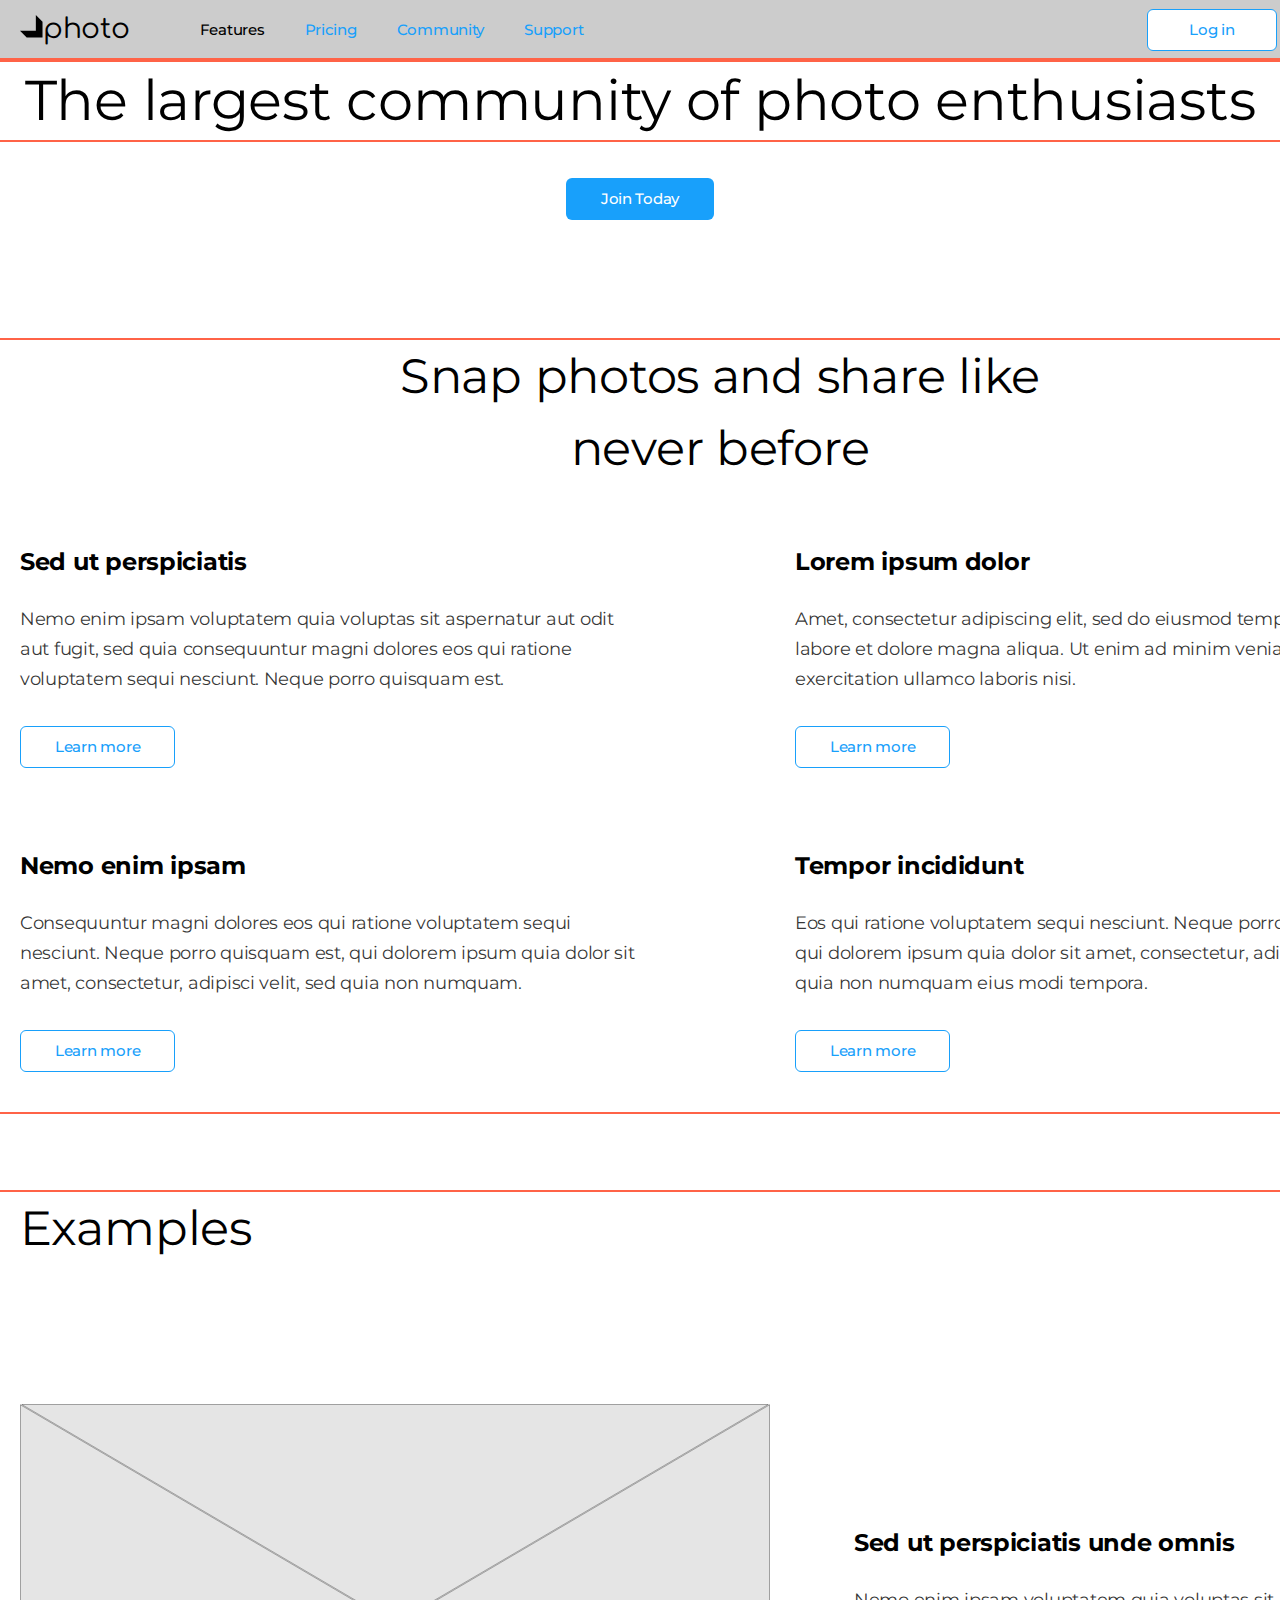
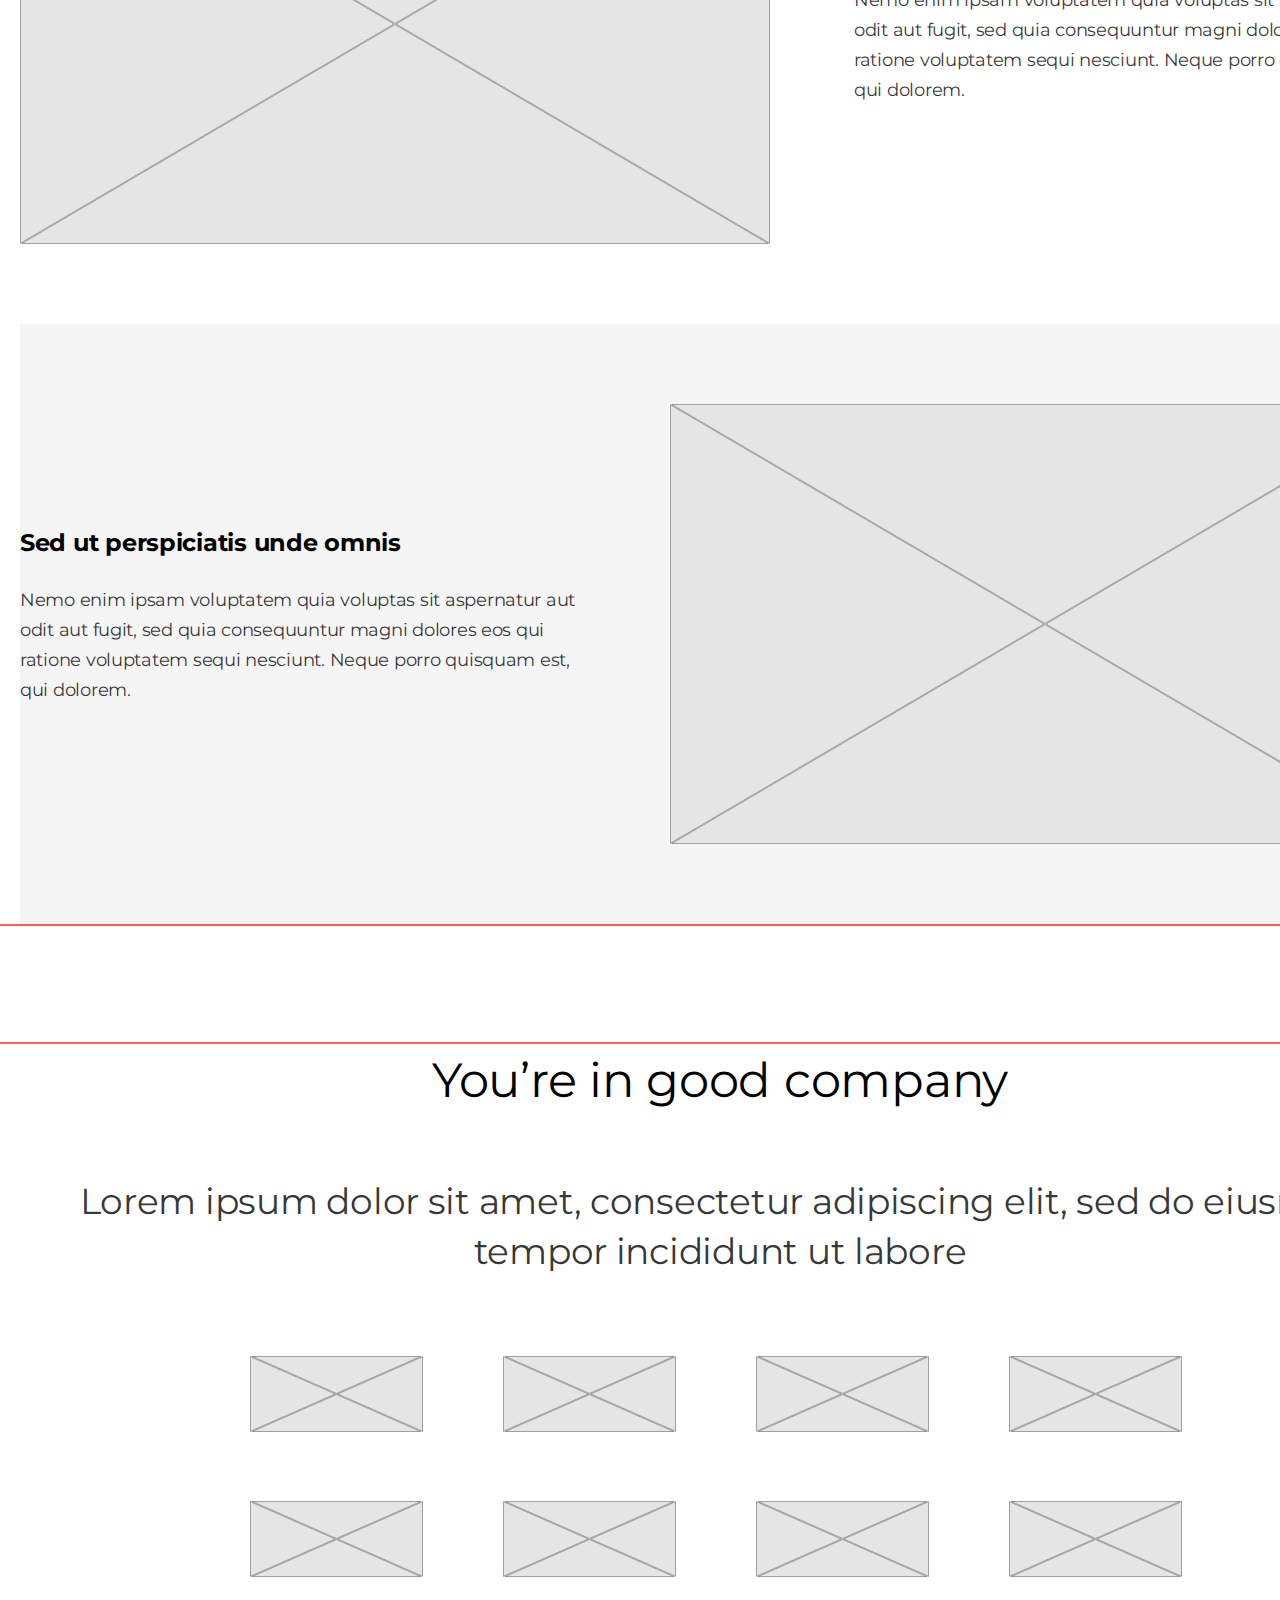
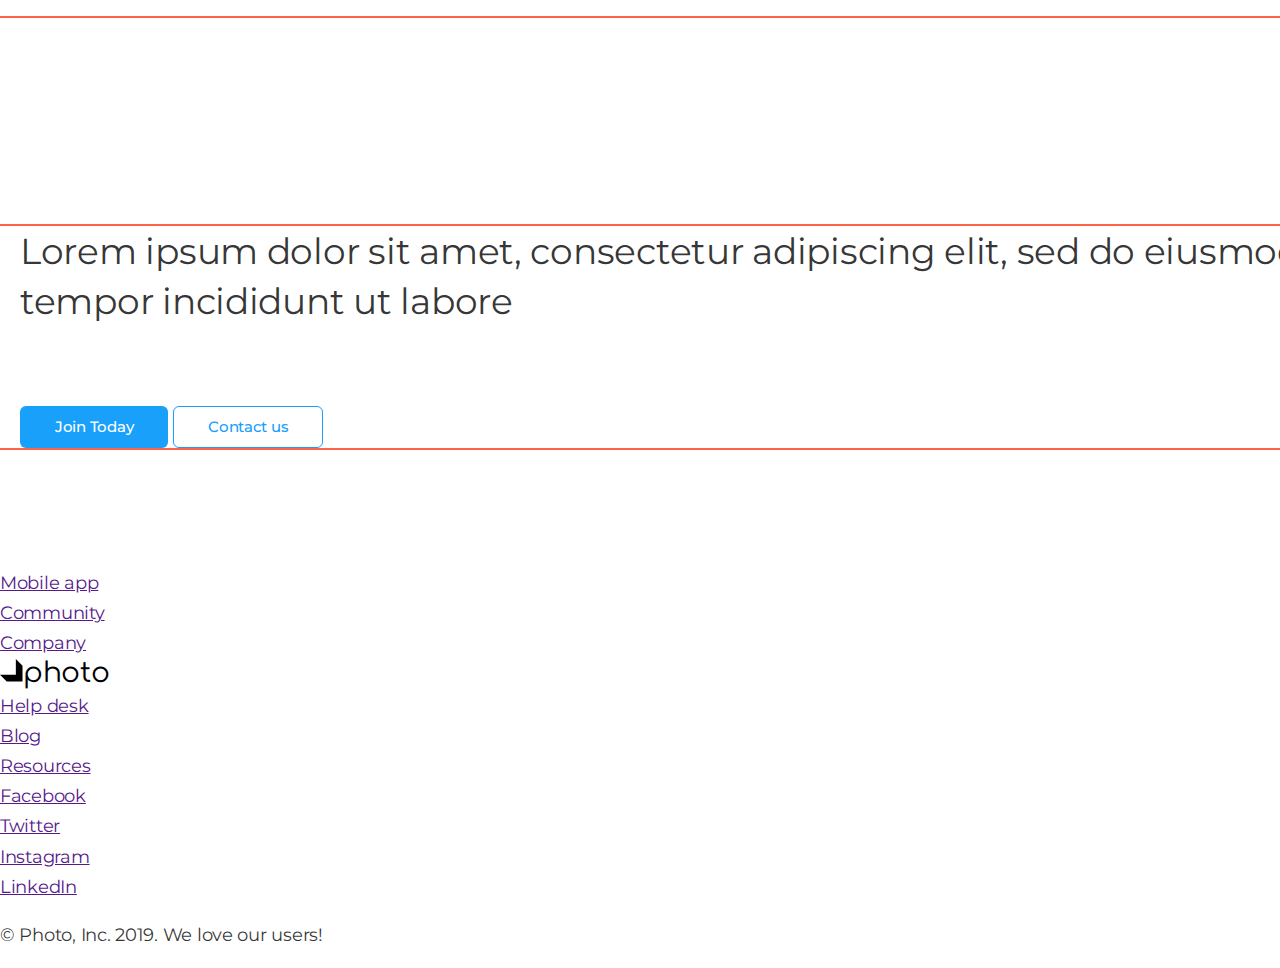
==== index.html @ acab3dec "update index html" ====
<!DOCTYPE html>
<html lang="en">
<head>
    <meta charset="UTF-8">
    <meta http-equiv="X-UA-Compatible" content="IE=edge">
    <meta name="viewport" content="width=device-width, initial-scale=1.0">
    <link rel="preconnect" href="https://fonts.googleapis.com">
    <link rel="preconnect" href="https://fonts.gstatic.com" crossorigin>
    <link href="https://fonts.googleapis.com/css2?family=Comfortaa&family=Montserrat:wght@400;500;700&display=swap" rel="stylesheet">
    <link rel="stylesheet" href="https://cdnjs.cloudflare.com/ajax/libs/modern-normalize/1.1.0/modern-normalize.min.css">
    <link rel="stylesheet" href="./style/style.css">
    <title>Photo</title>
</head>
<body>
    <!-- <div class="test-container">
        <div class="flex-container">
            <div class="flex-element">Lorem ipsum dolor sit amet consectetur adipisicing elit. Quasi, eveniet odio porro provident quod itaque eaque perferendis vitae tenetur repellat voluptate corrupti rerum obcaecati labore in commodi pariatur consequuntur quo.</div>
            <div class="flex-element">Ab rem, molestias cumque mollitia tempore similique earum optio atque corporis ut incidunt, adipisci cupiditate. Aperiam architecto aut, excepturi voluptate dolores ut ducimus unde modi nihil consectetur facilis temporibus eum?</div>
            <div class="flex-element">Aliquid, hic velit nobis impedit sit harum eligendi itaque voluptatibus excepturi debitis dolorum similique accusamus voluptates incidunt repellat quia dolor facere! Velit beatae vitae aliquam, autem voluptate itaque libero amet.</div>
            <div class="flex-element">Tempore aliquid obcaecati illo nesciunt eveniet, magnam consequatur temporibus corrupti odit dignissimos dicta placeat esse fuga veritatis necessitatibus minus commodi perferendis quibusdam. Quos ratione fuga expedita nam beatae, odio voluptatum.</div>
            <div class="flex-element">Aliquam inventore sint nihil facilis commodi quod ab dolores, recusandae dolorem porro ducimus minus dolore ut modi veniam corporis. Esse magni rem ipsum maxime eius eaque! Excepturi nam culpa exercitationem!</div>
            <div class="flex-element">Culpa, debitis? Ea quo soluta enim quod corrupti tenetur ipsa eligendi. Adipisci aperiam magnam sequi qui id porro, earum ullam officiis veritatis odit eos rem doloremque inventore tenetur, mollitia incidunt.</div>
        </div>
    </div> -->
    <!-- header -->
    <header class="page-header">
            <nav class="container main-nav">
                <a href="./index.html" class="logo"><img src="./images/logo.svg" alt="Логотип компании">photo</a>
                <ul class="site-nav list">
                    <li class="item"><a href="" class="link current">Features</a></li>
                    <li class="item"><a href="" class="link">Pricing</a></li>
                    <li class="item"><a href="./community.html" class="link">Community</a></li>
                    <li class="item"><a href="" class="link">Support</a></li>
                </ul>
                <ul class="auth-nav list">
                    <li class="item"><a href="" class="button secondary">Log in</a></li>
                    <li class="item"><a href="" class="button primary">Register</a></li>
                </ul>
            </nav>
    </header>
    <!-- main -->
    <main>
        <section class="hero">
            <h1 class="hero-title">The largest community of photo enthusiasts</h1>
            <a href="" class="button primary">Join Today</a>
        </section>
        <section class="section">
            <div class="container">
                <h2 class="section-title centered">Snap photos and share like<br>never before</h2>
                <ul class="feature-list list">
                    <li class="item">
                        <h3 class="title">Sed ut perspiciatis</h3>
                        <p>Nemo enim ipsam voluptatem quia voluptas sit aspernatur aut odit aut fugit, sed quia consequuntur magni dolores eos qui ratione voluptatem sequi nesciunt. Neque porro quisquam est.</p>
                        <a href="" class="button secondary">Learn more</a>
                    </li>
                    <li class="item">
                        <h3 class="title">Lorem ipsum dolor</h3>
                        <p>Amet, consectetur adipiscing elit, sed do eiusmod tempor incididunt ut labore et dolore magna aliqua. Ut enim ad minim veniam, quis nostrud exercitation ullamco laboris nisi.</p>
                        <a href="" class="button secondary">Learn more</a>
                    </li>
                    <li class="item">
                        <h3 class="title">Nemo enim ipsam</h3>
                        <p>Consequuntur magni dolores eos qui ratione voluptatem sequi nesciunt. Neque porro quisquam est, qui dolorem ipsum quia dolor sit amet, consectetur, adipisci velit, sed quia non numquam.</p>
                        <a href="" class="button secondary">Learn more</a>
                    </li>
                    <li class="item">
                        <h3 class="title">Tempor incididunt</h3>
                        <p>Eos qui ratione voluptatem sequi nesciunt. Neque porro quisquam est, qui dolorem ipsum quia dolor sit amet, consectetur, adipisci velit, sed quia non numquam eius modi tempora.</p>
                        <a href="" class="button secondary">Learn more</a>
                    </li>
                </ul>
            </div>
        </section>
        <section class="section no-padding">
            <div class="container">
                <h2 class="section-title ">Examples</h2>
                <ul class="work-list list">
                    <li class="item">
                        <img src="./images/Rectangle.svg" alt="Зимний Сад" width="750">
                        <div class="content">
                            <h3 class="title">Sed ut perspiciatis unde omnis</h3>
                            <p>Nemo enim ipsam voluptatem quia voluptas sit aspernatur aut odit aut fugit, sed quia consequuntur magni dolores eos qui ratione voluptatem sequi nesciunt. Neque porro quisquam est, qui dolorem.</p>
                        </div>
                    </li>
                    <li class="item">
                        <img src="./images/Rectangle.svg" alt="Поле" width="750">
                        <div class="content">
                            <h3 class="title">Sed ut perspiciatis unde omnis</h3>
                            <p>Nemo enim ipsam voluptatem quia voluptas sit aspernatur aut odit aut fugit, sed quia consequuntur magni dolores eos qui ratione voluptatem sequi nesciunt. Neque porro quisquam est, qui dolorem.</p>
                        </div>
                    </li>
                </ul>
            </div>
        </section>
        <section class="section">
           <div class="container">
                <h2 class="section-title centered">You’re in good company</h2>
                <p class="section-description centered">Lorem ipsum dolor sit amet, consectetur adipiscing elit, sed do eiusmod tempor incididunt ut labore</p>
                <ul class="client-list list">
                    <li><a href=""><img src="./images/icon.svg" alt="Логотип компании"></a></li>
                    <li><a href=""><img src="./images/icon.svg" alt="Логотип компании"></a></li>
                    <li><a href=""><img src="./images/icon.svg" alt="Логотип компании"></a></li>
                    <li><a href=""><img src="./images/icon.svg" alt="Логотип компании"></a></li>
                    <li><a href=""><img src="./images/icon.svg" alt="Логотип компании"></a></li>
                    <li><a href=""><img src="./images/icon.svg" alt="Логотип компании"></a></li>
                    <li><a href=""><img src="./images/icon.svg" alt="Логотип компании"></a></li>
                    <li><a href=""><img src="./images/icon.svg" alt="Логотип компании"></a></li>
                </ul>
           </div>
        </section>
        <section class="section">
           <div class="container">
                <p class="section-description">Lorem ipsum dolor sit amet, consectetur adipiscing elit, sed do eiusmod tempor incididunt ut labore</p>
                <div>
                    <a href="" class="button primary">Join Today</a>
                    <a href="" class="button secondary">Contact us</a>
                </div>
           </div>
        </section>
        <!-- <section>
            <h2>Snap photos and share like never before</h2>
            <p>Lorem ipsum dolor sit amet, consectetur adipiscing elit, sed do eiusmod tempor incididunt ut labore</p>
            <ul class="list">
                <li>
                    <h3>Sed ut perspiciatis</h3>
                    <p>Nemo enim ipsam voluptatem quia voluptas sit aspernatur aut odit aut fugit, sed quia consequuntur.</p>
                </li>
                <li>
                    <h3>Lorem ipsum dolor</h3>
                    <p>Amet, consectetur adipiscing elit, sed do eiusmod tempor incididunt ut labore et dolore magna aliqua.</p>
                </li>
                <li>
                    <h3>Nemo enim ipsam</h3>
                    <p>Consequuntur magni dolores eos qui ratione voluptatem sequi nesciunt. Neque porro quisquam est, qui dolorem.</p>
                </li>
            </ul>
            <img src="./images/icon1.svg" alt="" width="830" height="740">
        </section>
        <section>
            <h2>Snap photos and share like never before</h2>
            <p>Lorem ipsum dolor sit amet, consectetur adipiscing elit, sed do eiusmod tempor incididunt ut labore</p>
            <ul class="list">
                <li>
                    <img src="./images/Rectangle1.svg" alt="" width="686" height="655">
                    <h3>Sed ut perspiciatis</h3>
                    <p>Nemo enim ipsam voluptatem quia voluptas sit aspernatur aut odit aut fugit, sed quia consequuntur.</p>
                </li>
                <li>
                    <img src="./images/Rectangle1.svg" alt="" width="686" height="655">
                    <h3>Lorem ipsum dolor<h3>
                    <p>Amet, consectetur adipiscing elit, sed do eiusmod tempor incididunt ut labore et dolore magna aliqua.</p>
                </li>
            </ul>
            <div>
                <h2>You’re in good company</h2>
                <p>Lorem ipsum dolor sit amet, consectetur adipiscing elit, sed do eiusmod tempor incididunt ut labore</p>
                <ul class="list">
                    <li><img src="./images/icon.svg" alt="" width="173" height="76"></li>
                    <li><img src="./images/icon.svg" alt="" width="173" height="76"></li>
                    <li><img src="./images/icon.svg" alt="" width="173" height="76"></li>
                    <li><img src="./images/icon.svg" alt="" width="173" height="76"></li>
                    <li><img src="./images/icon.svg" alt="" width="173" height="76"></li>
                    <li><img src="./images/icon.svg" alt="" width="173" height="76"></li>
                </ul>
                <ul class="list">
                    <li>
                        <img src="./images/Rectangle1.svg" alt="" width="686" height="400">
                        <h3>Sed ut perspiciatis unde omnis</h3>
                        <p>Nemo enim ipsam voluptatem quia voluptas sit aspernatur aut odit aut fugit, sed quia consequuntur magni dolores eos qui ratione voluptatem sequi nesciunt. Neque porro quisquam est, qui dolorem ipsum quia dolor sit amet.</p>
                        
                    </li>
                </ul>
            </div>
        </section> -->
    </main>
    <!-- footer -->
    <footer>
        <ul class="list">
            <li><a href="">Mobile app</a></li>
            <li><a href="">Community</a></li>
            <li><a href="">Company</a></li>
        </ul>
        <a href="./index.html" class="logo"><img src="./images/logo.svg" alt="Логотип компании">photo</a>
        <ul class="list">
            <li><a href="">Help desk</a></li>
            <li><a href="">Blog</a></li>
            <li><a href="">Resources</a></li>
        </ul>
        <ul class="list">
            <li><a href="" aria-label="Facebook">Facebook</a></li>
            <li><a href="" aria-label="Twitter">Twitter</a></li>
            <li><a href="" aria-label="Instagram">Instagram</a></li>
            <li><a href="" aria-label="LinkedIn">LinkedIn</a></li>
        </ul>
        <p>&copy; Photo, Inc. 2019. We love our users!</p>
    </footer>
</body>
</html>
---- style/style.css ----
/* Цвет основного текста #000000 */
/* вторичный цвет текста rgba(0, 0, 0, 0.8) */
/* белый цвет  #FFFFFF */
/* акцент #18A0FB */
/* вторичный цвет фона #F5F5F5 */
html
{
    box-sizing: border-box;
}

*,
*::before,
*::after
{
    box-sizing: inherit;
}
:root
{
    --primary-text-color: rgba(0, 0, 0, 0.8);
    --title-text-color:  #000000;
    --accent-color: #18A0FB;
    --primary-white-color: #FFFFFF;
    --secondery-bg-color: #F5F5F5;
}
body
{
    background-color: var(--primary-white-color);
    color: var(--primary-text-color);
    
    font-family: 'Montserrat', sans-serif;
    letter-spacing: -0.015em;
    font-size: 18px;
    line-height: 1.67;
}
.list
{
    padding: 0;
    margin: 0;
    list-style: none;
}
.container
{
    margin-left: auto;
    margin-right: auto;
    width: 1440px;
    padding-left: 20px;
    padding-right: 20px;
    outline: 2px solid tomato;
}
/* Logo */
.logo
{
    color: var(--title-text-color);
    font-family: 'Comfortaa', cursive;
    font-size: 28px;
    line-height: 1.14;
    text-decoration: none;
}
.logo:hover
{
    color: var(--accent-color);
}
/* Main nav */
.main-nav
{
    display: flex;
    align-items: center;
}

/* Page header */
.page-header
{
    background-color: #ccc;
}

/* Site nav */
.site-nav
{
    display: flex;
    margin-left: 70px;
}
.site-nav .item + .item
{
    margin-left: 40px;
}
/* .site-nav .item:not(:last-child)
{
    margin-right: 40px;
} */
.site-nav .link
{
    display: block;
    color: var(--accent-color);
    font-weight: 500;
    font-size: 15px;
    line-height: 1.2;
    text-decoration: none;
    padding-top: 21px;
    padding-bottom: 21px;
}
.site-nav .link:hover,
.site-nav .link:focus
{
    color: var(--title-text-color);
}
.site-nav .link.current
{
    color: var(--title-text-color);
}
/* Auth nav */
.auth-nav
{
    display: flex;
    margin-left: auto;
}
.auth-nav .item + .item
{
    margin-left: 12px;
}

/* Hero */
.hero
{
    text-align: center;
}
.hero-title
{
    margin-top: 0;

    color: var(--title-text-color);
    font-style: normal;
    font-weight: 400;
    font-size: 56px;
    line-height: 1.43;

    outline: 2px solid tomato;
}

/* Section */
.section
{
    padding-top: 120px;
    padding-bottom: 120px;
}

.section.no-padding
{
    padding-top: 0;
    padding-bottom: 0;
}

.section-title
{
    margin-top: 0;
    margin-bottom: 60px;
    color: var(--title-text-color);
    
    font-weight: 400;
    font-size: 48px;
    line-height: 1.5;
}
.section-title.centered,
.section-description.centered
{
    text-align: center;
}

.section-description
{
    margin-top: 0;
    margin-bottom: 80px;
    font-size: 36px;
    line-height: 1.39;
}

/* Features и  Examples */
.feature-list 
{
    display: flex;
    flex-wrap: wrap;
    margin: -40px -75px;
}
.feature-list .item
{
    width: 625px; 
    margin: 40px 75px;
}
.feature-list .title, 
.work-list .title
{
    margin-top: 0;
    margin-bottom: 24px;
    color: var(--title-text-color);  
    font-weight: 700;
    font-size: 24px;
    line-height: 1.5;
}

/* Works */
.work-list > .item
{
    display: flex;
    align-items: center;
    padding-top: 80px;
    padding-bottom: 80px;
    background-color: var(--primary-white-color);
}

.work-list > .item:nth-child(2n)
{
    flex-direction: row-reverse;
    background-color: var(--secondery-bg-color);
}

.work-list > .item:nth-child(2n + 1) > .content
{
    margin-left: 84px;
}

.work-list > .item:nth-child(2n) > .content
{
    margin-right: 84px;
}

.feature-list p
{
    margin-top: 0;
    margin-bottom: 32px;
}
/* Clients */
.client-list
{
    display: flex;
    flex-wrap: wrap;
    width: 1020px;
    margin: -30px -40px;
    margin-left: auto;
    margin-right: auto;
}
.client-list li
{
    margin: 30px 40px;
}

/* Button */
.button
{
    display: inline-block;
    border: 1px solid transparent;
    border-radius: 6px;
    padding: 11px 34px;
    min-width: 130px;

    color: var(--title-text-color);
    background-color: var(--primary-white-color); 

    font-weight: 500;
    font-size: 15px;
    line-height: 1.2;
    text-decoration: none;
    text-align: center;
}
.button.primary
{
    color: var(--primary-white-color);
    background-color: var(--accent-color);
}
.button.secondary
{
    border-color: var(--accent-color);
    color: var(--accent-color);
    background-color: var(--primary-white-color);
}
/* --------------------------------------------------------- */
.test-container
{
   width: 1230px;
   padding-left: 15px;
   padding-right: 15px; 
   margin-left: auto;
   margin-right: auto;
}
.flex-container
{
    display: flex;
    flex-wrap: wrap;
    background-color: teal;
    margin: -15px;
}
.flex-element
{
    width: 380px;
    margin: 15px;
    background-color: tomato;

    /* calc((100% - количество маржинов в строку * значение маржина) / количество элементов в строке) */
    /* width: calc((100% - 60px) / 3); */
    /* margin-right: 30px; */
   /* margin-right: 30px;
   margin-bottom: 30px; */
}
/* .flex-element:nth-child(3n)
{
    margin-right: 0;
} */
/* .flex-element:nth-last-child(-n + 3)
{
    margin-bottom: 0;
}  */
/* Альтернатива */
/* .flex-element:not(:nth-child(3n))
{
    margin-right: 30px;
} */

/* .flex-element:not(:nth-last-child(-n + 3))
{
    margin-bottom: 30px;
} */
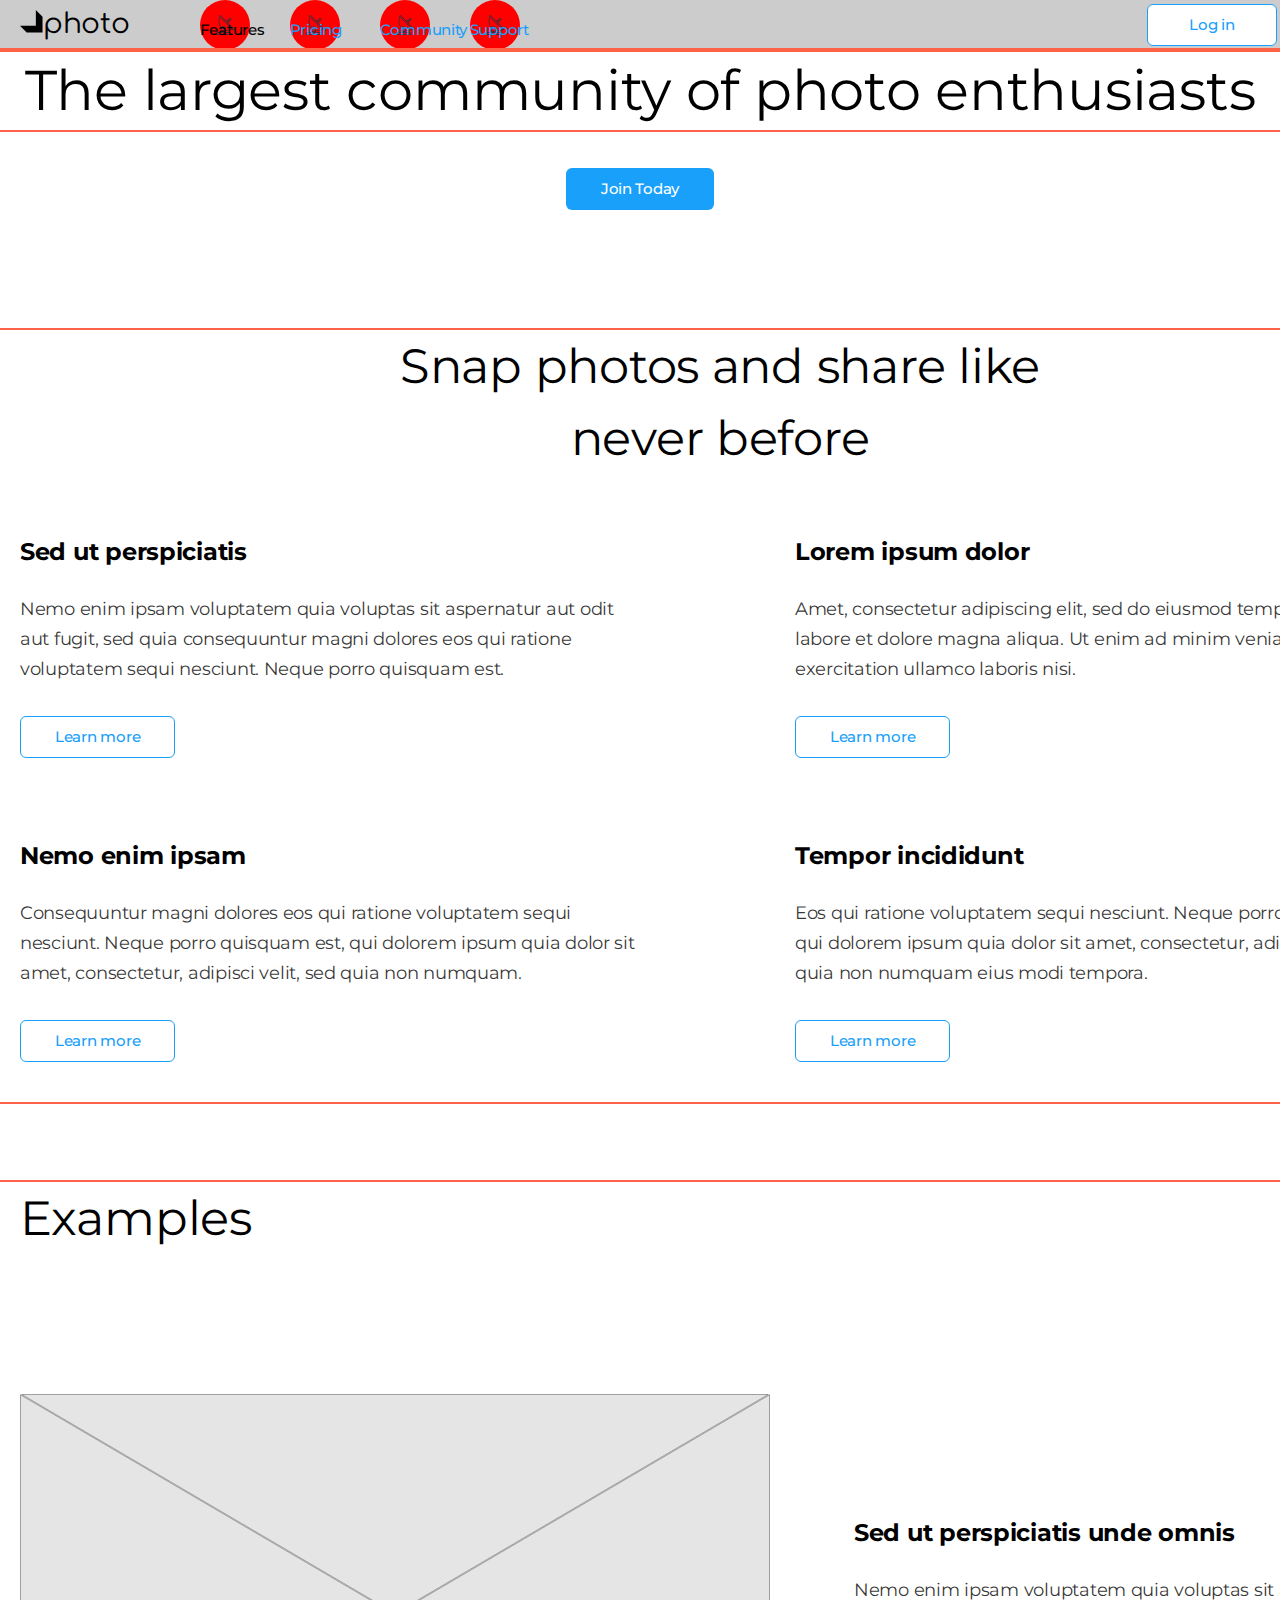
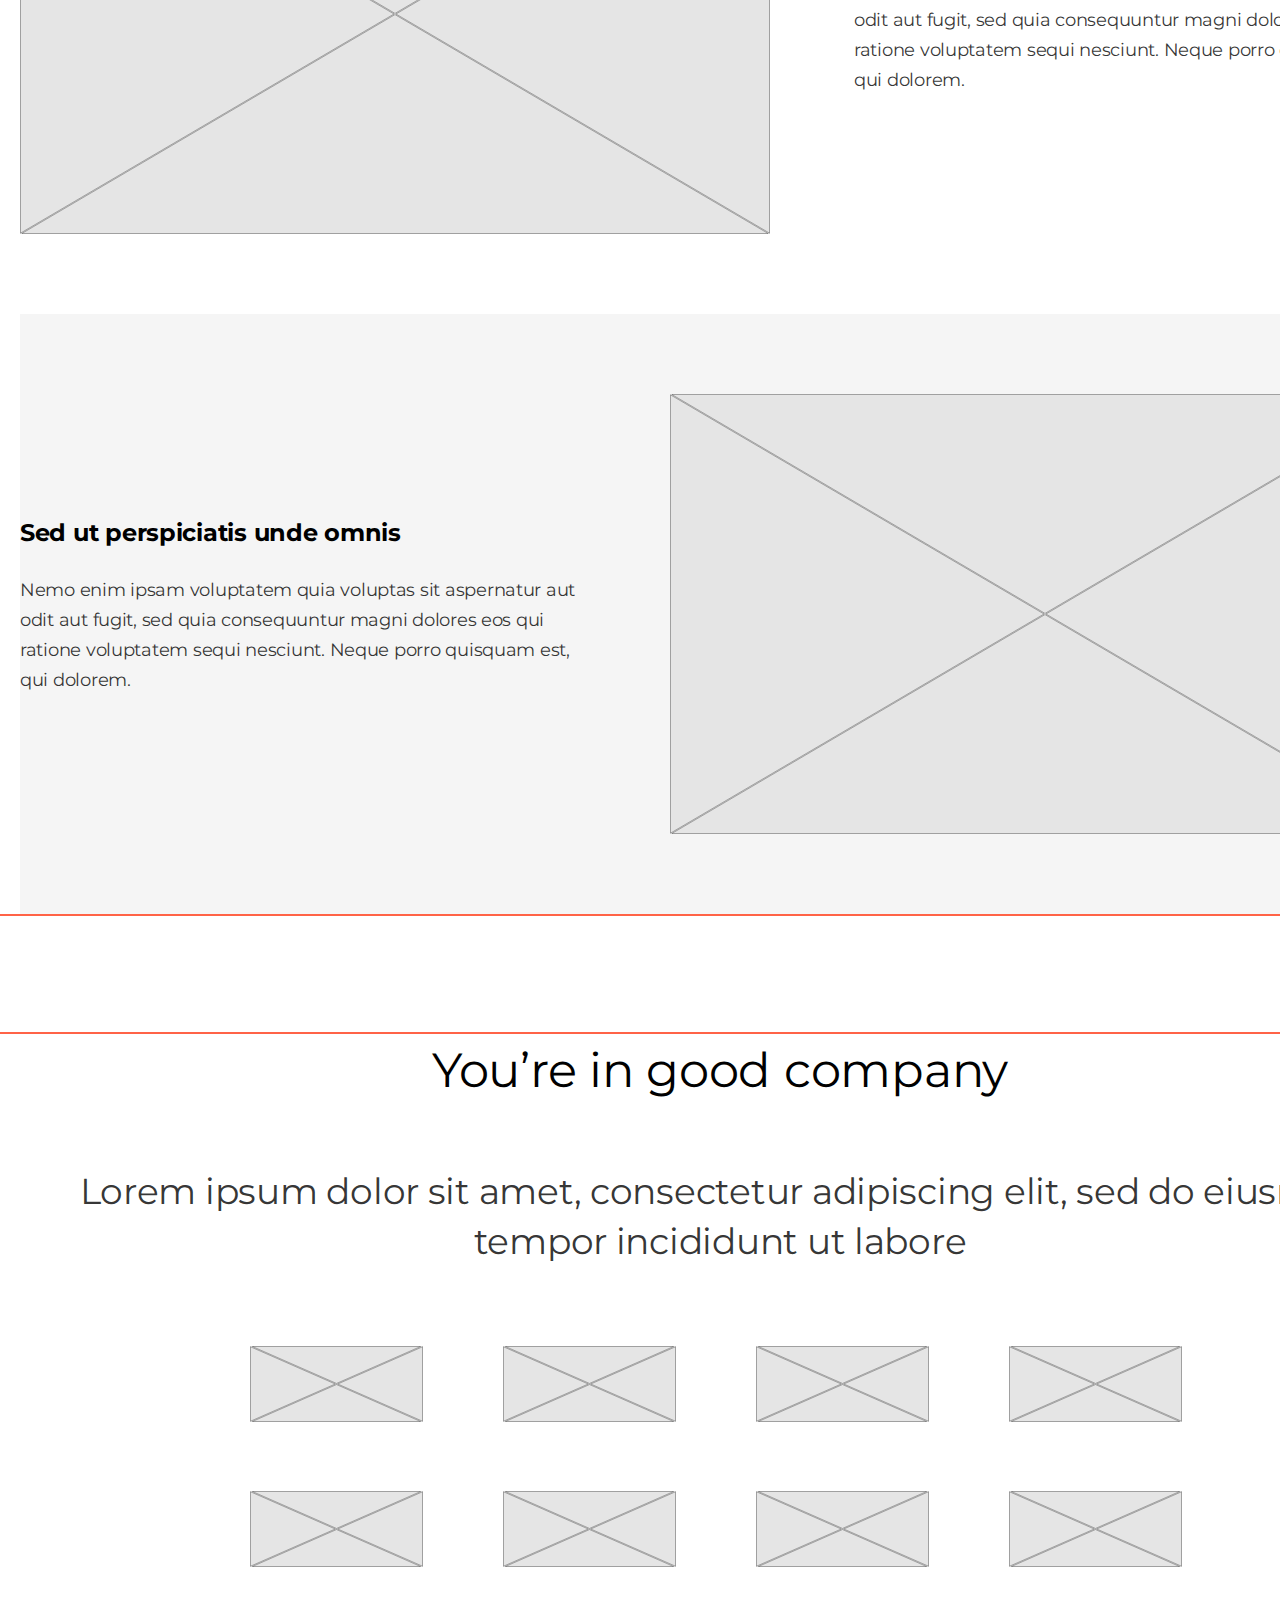
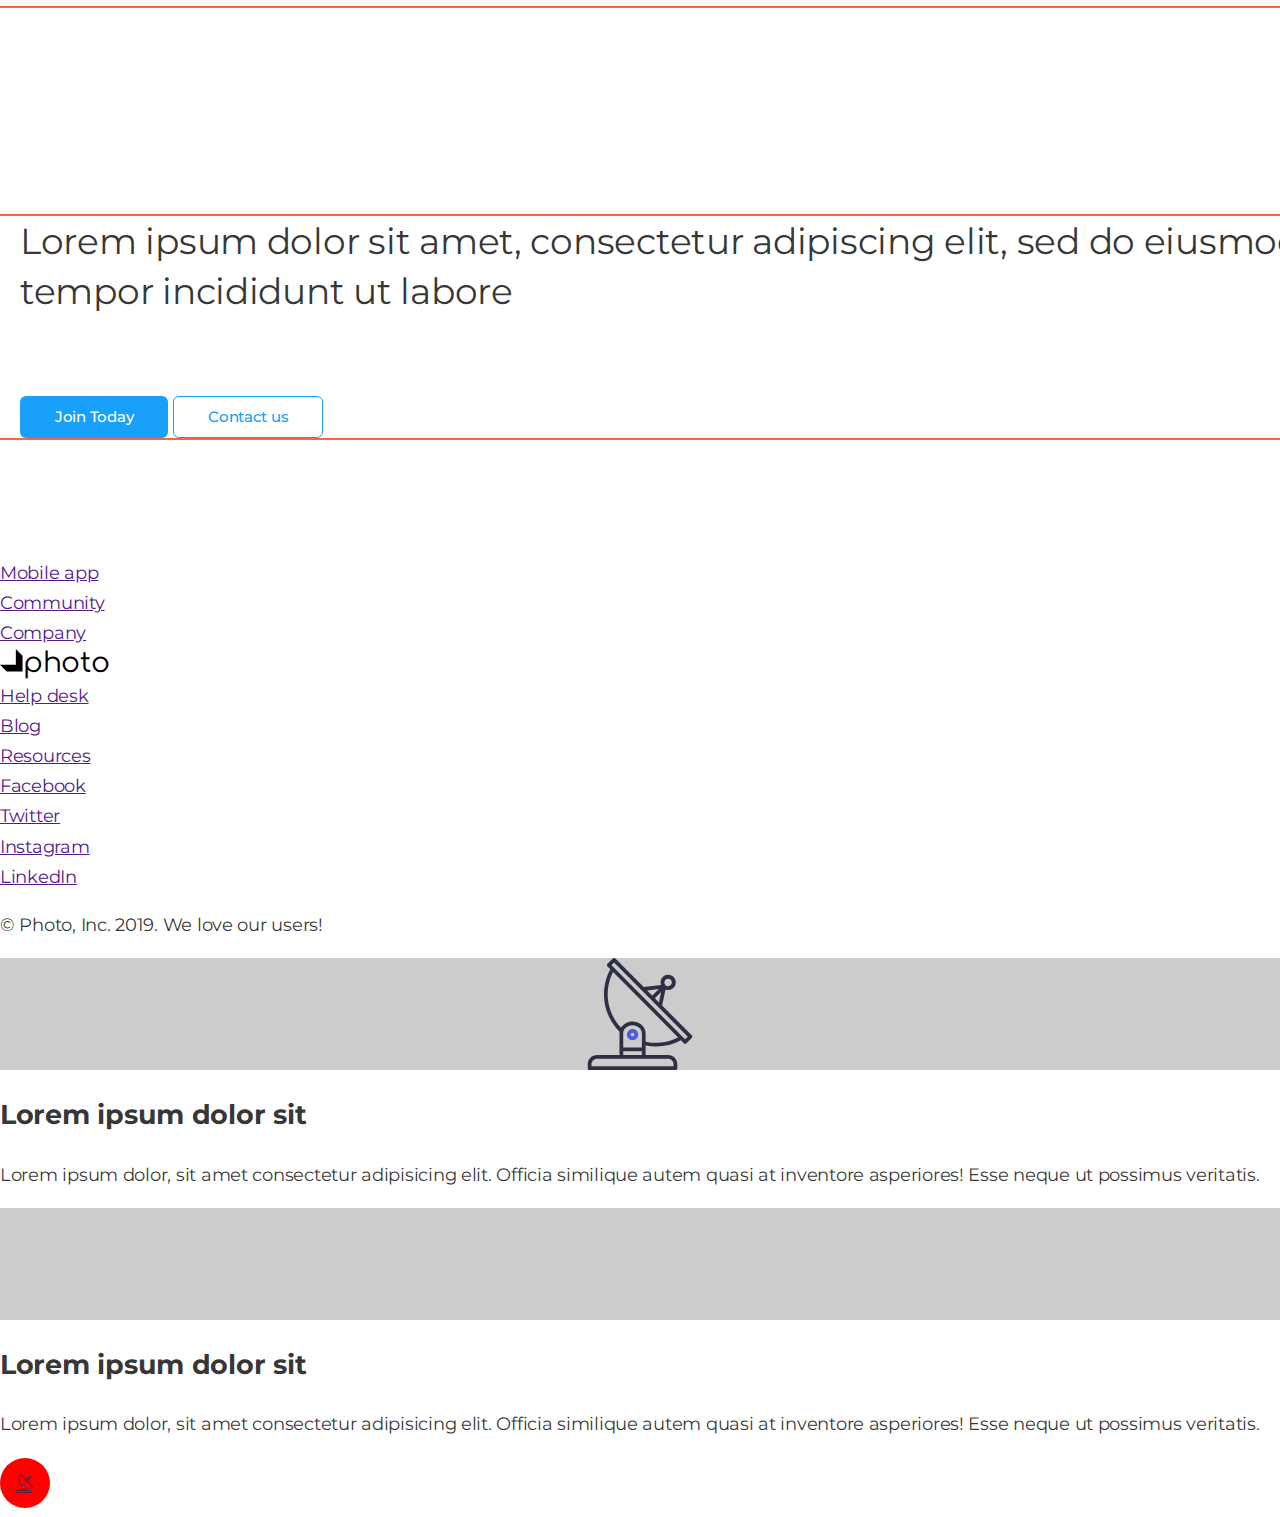
==== commit 45ee53b7: "update index html" ====
--- a/index.html
+++ b/index.html
@@ -194,5 +194,17 @@
         </ul>
         <p>&copy; Photo, Inc. 2019. We love our users!</p>
     </footer>
+    <ul class="list">
+        <li class="list-item icon-delivery">
+            <h2 class="title">Lorem ipsum dolor sit</h2>
+            <p class="text">Lorem ipsum dolor, sit amet consectetur adipisicing elit. Officia similique autem quasi at inventore asperiores! Esse neque ut possimus veritatis.</p>
+        </li>
+        <ul class="list">
+            <li class="list-item">
+                <h2 class="title">Lorem ipsum dolor sit</h2>
+                <p class="text">Lorem ipsum dolor, sit amet consectetur adipisicing elit. Officia similique autem quasi at inventore asperiores! Esse neque ut possimus veritatis.</p>
+            </li>
+            <div class="link"></div>
+    </ul>
 </body>
 </html>--- a/style/style.css
+++ b/style/style.css
@@ -316,4 +316,39 @@
 /* .flex-element:not(:nth-last-child(-n + 3))
 {
     margin-bottom: 30px;
-} */+} */
+/* ------------------------------------------------------- */
+.list-item::before
+{
+    display: block;
+    content: "";
+    height: 112px;
+    background-size: contain;
+    background-repeat: no-repeat;
+    background-position: center;
+    background-color: #ccc;
+}
+.icon-delivery::before
+{
+    background-image: url("../images/antenna.svg");
+}
+/* .list-item:nth-child(1)::before
+{
+    background-image: url("../images/antenna.png");
+} */
+.link
+{
+    display: inline-block;
+    height: 50px;
+    width: 50px;
+    background-image: url("../images/antenna.svg");
+    background-color: red;
+    background-size: 20px;
+    background-repeat: no-repeat;
+    background-position: center;
+    border-radius: 50%;
+}
+.link:hover
+{
+    background-color: teal;
+}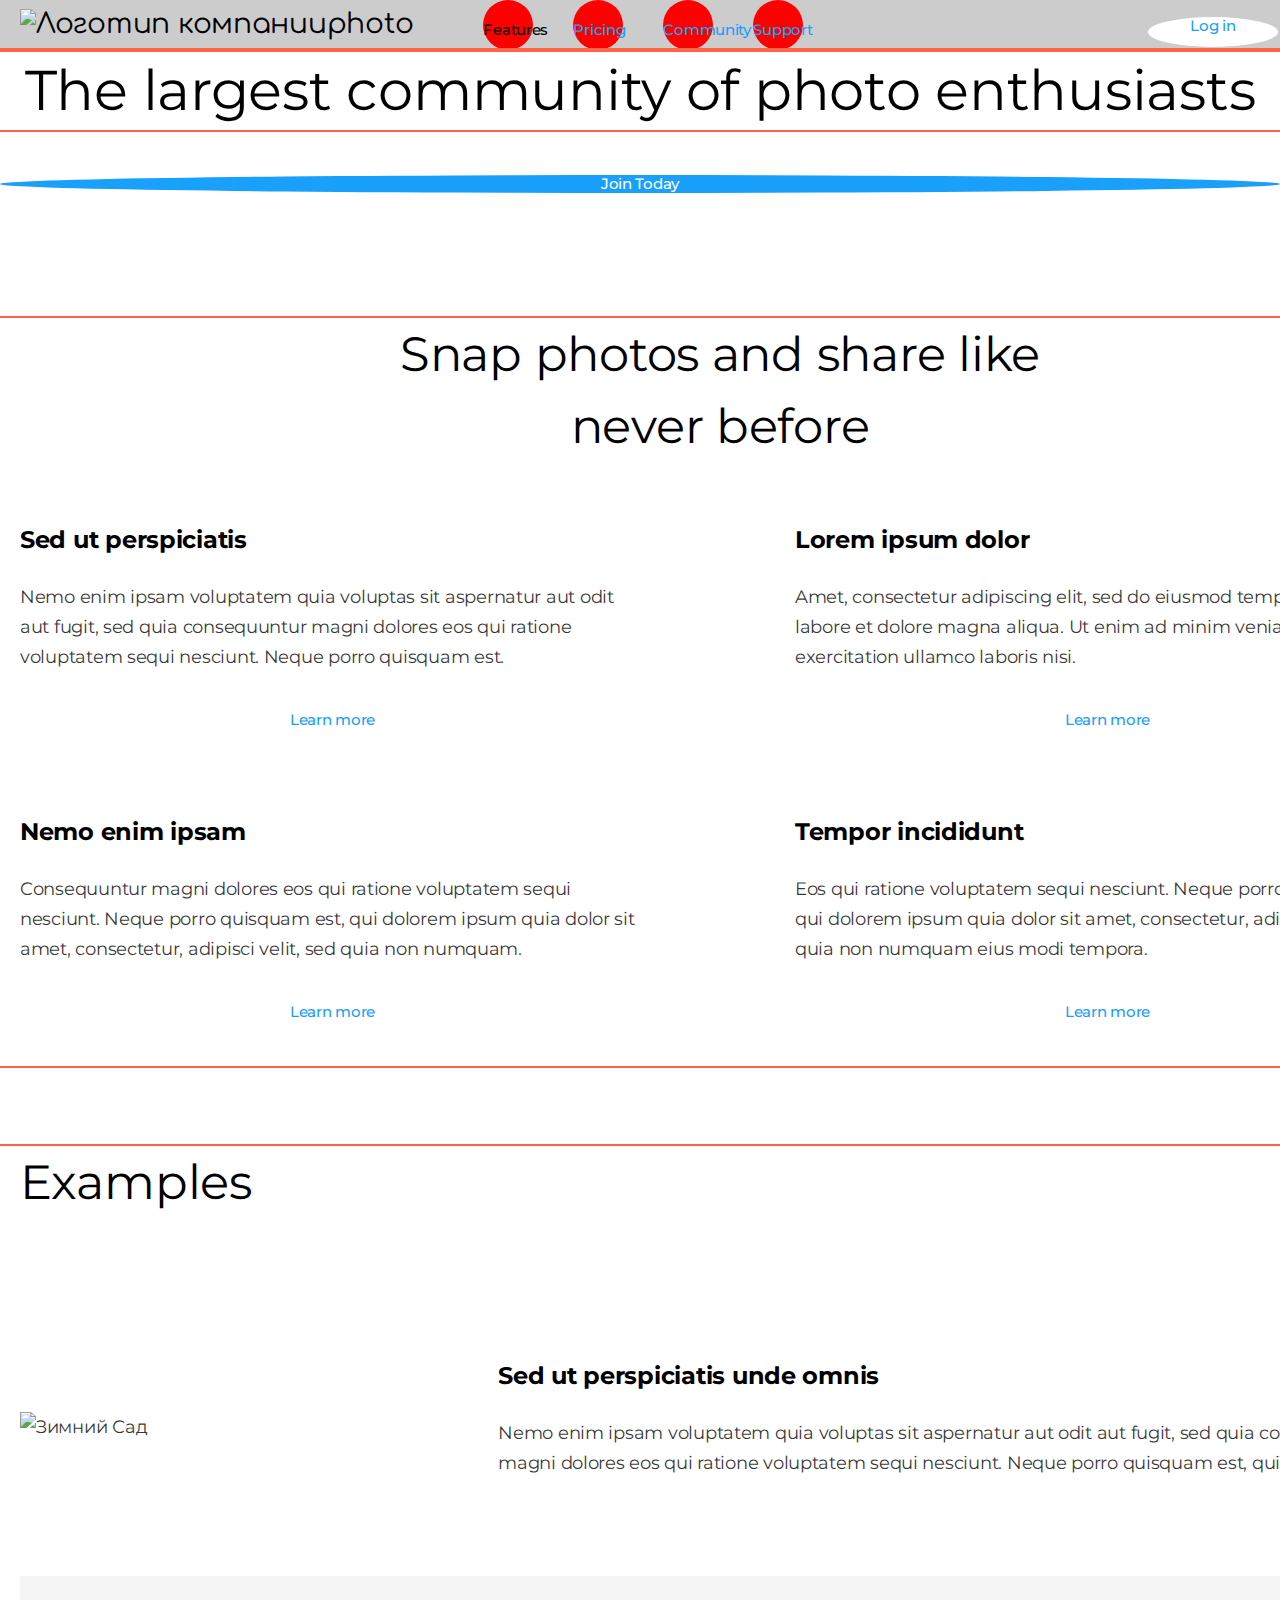
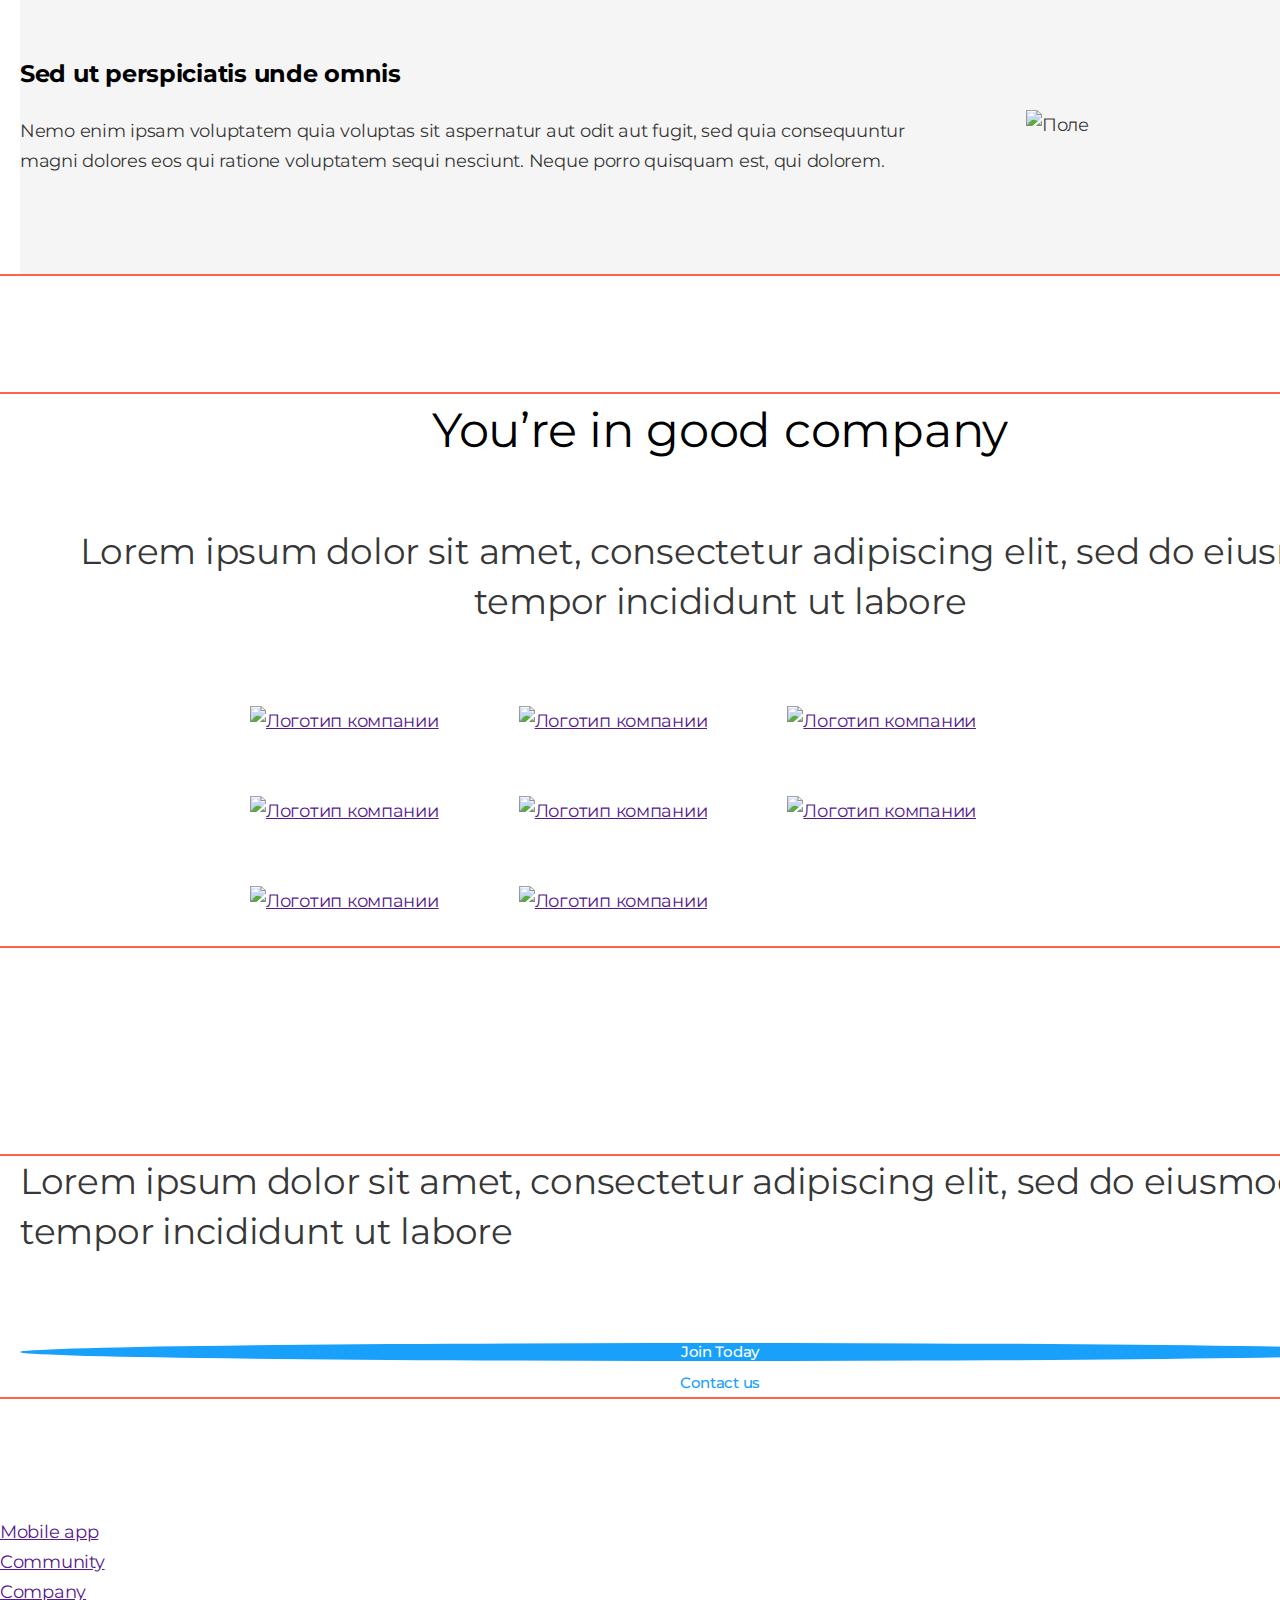
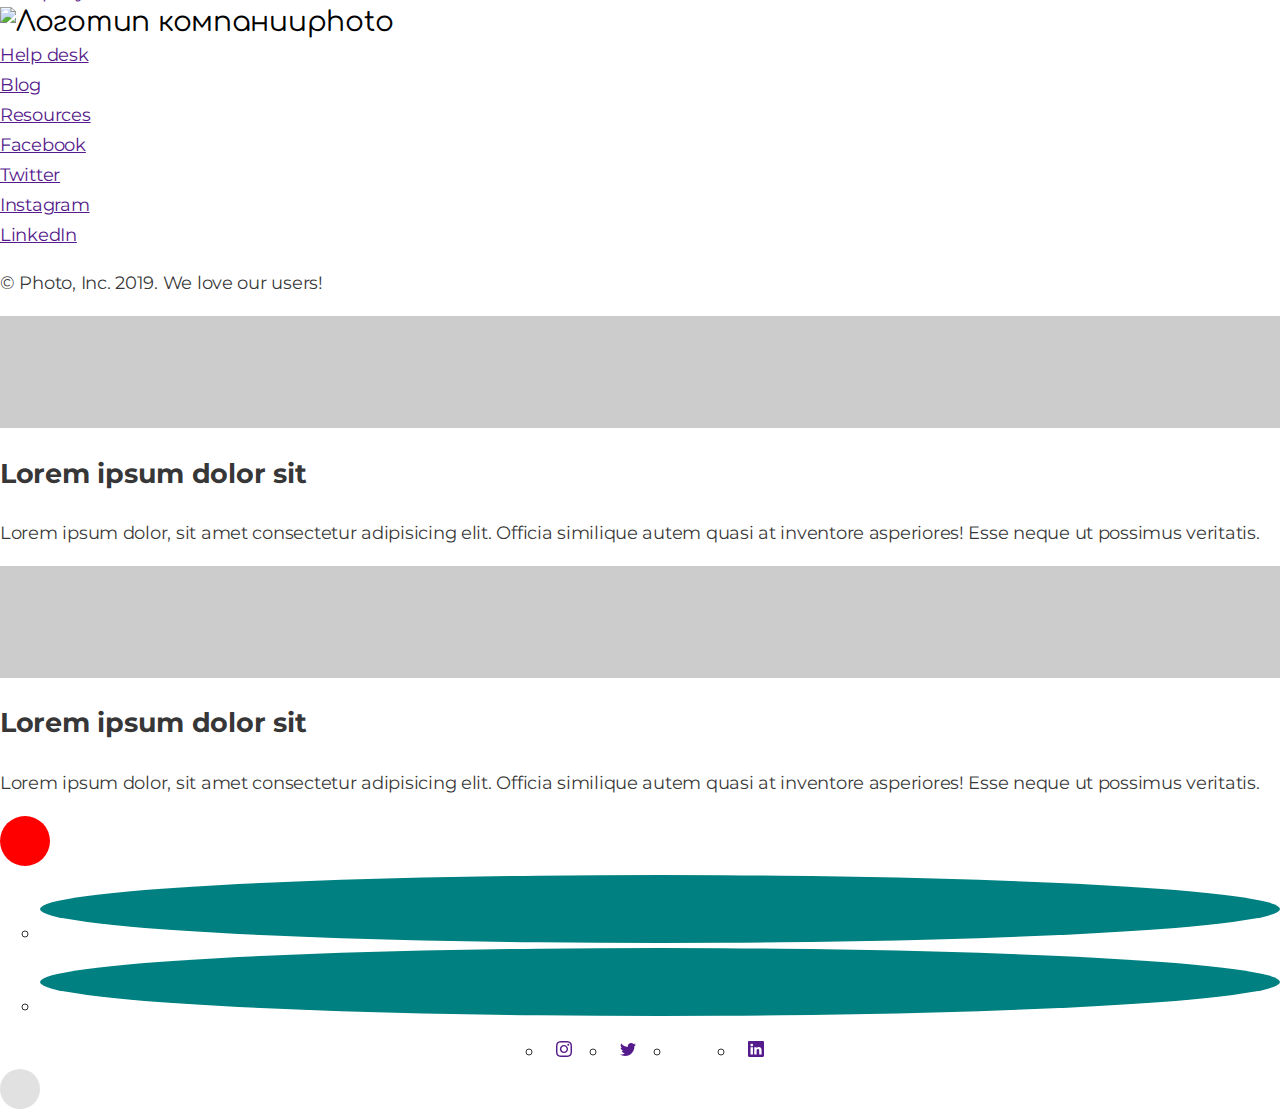
==== commit 2960d4c6: "update index html" ====
--- a/index.html
+++ b/index.html
@@ -97,14 +97,14 @@
                 <h2 class="section-title centered">You’re in good company</h2>
                 <p class="section-description centered">Lorem ipsum dolor sit amet, consectetur adipiscing elit, sed do eiusmod tempor incididunt ut labore</p>
                 <ul class="client-list list">
-                    <li><a href=""><img src="./images/icon.svg" alt="Логотип компании"></a></li>
-                    <li><a href=""><img src="./images/icon.svg" alt="Логотип компании"></a></li>
-                    <li><a href=""><img src="./images/icon.svg" alt="Логотип компании"></a></li>
-                    <li><a href=""><img src="./images/icon.svg" alt="Логотип компании"></a></li>
-                    <li><a href=""><img src="./images/icon.svg" alt="Логотип компании"></a></li>
-                    <li><a href=""><img src="./images/icon.svg" alt="Логотип компании"></a></li>
-                    <li><a href=""><img src="./images/icon.svg" alt="Логотип компании"></a></li>
-                    <li><a href=""><img src="./images/icon.svg" alt="Логотип компании"></a></li>
+                    <li><a href=""><img src="./images/icons.svg" alt="Логотип компании"></a></li>
+                    <li><a href=""><img src="./images/icons.svg" alt="Логотип компании"></a></li>
+                    <li><a href=""><img src="./images/icons.svg" alt="Логотип компании"></a></li>
+                    <li><a href=""><img src="./images/icons.svg" alt="Логотип компании"></a></li>
+                    <li><a href=""><img src="./images/icons.svg" alt="Логотип компании"></a></li>
+                    <li><a href=""><img src="./images/icons.svg" alt="Логотип компании"></a></li>
+                    <li><a href=""><img src="./images/icons.svg" alt="Логотип компании"></a></li>
+                    <li><a href=""><img src="./images/icons.svg" alt="Логотип компании"></a></li>
                 </ul>
            </div>
         </section>
@@ -206,5 +206,65 @@
             </li>
             <div class="link"></div>
     </ul>
+    <ul>
+        <li>
+            <button class="button">
+                <svg class="button-icon">
+                    <use href="./images/symbol-defs.svg#icon-antenna" widht="60" height="60"></use>
+                </svg>
+            </button>
+        </li>
+        <li>
+            <button class="button">
+                <svg class="button-icon">
+                    <use href="./images/symbol-defs.svg#icon-astronaut" widht="60" height="60"></use>
+                </svg>
+            </button>
+        </li>
+    </ul>
+    <ul class="social">
+        <li class="social-item">
+            <a class="social-link" href="">
+                <svg class="social-icon" width="16" height="16">
+                    <use href="./images/symbol-defs.svg#icon-instagram"></use>
+                </svg>
+            </a>
+        </li>
+        <li class="social-item">
+            <a class="social-link" href="">
+                <svg class="social-icon" width="16" height="16">
+                    <use href="./images/symbol-defs.svg#icon-twitter"></use>
+                </svg>
+            </a>
+        </li>
+        <li class="social-item">
+            <a class="social-link" href="">
+                <svg class="social-icon" width="16" height="16">
+                    <use href="./images/symbol-defs.svg#icon-facebook"></use>
+                </svg>
+            </a>
+        </li>
+        <li class="social-item">
+            <a class="social-link" href="">
+                <svg class="social-icon" width="16" height="16">
+                    <use href="./images/symbol-defs.svg#icon-linkedin"></use>
+                </svg>
+            </a>
+        </li>
+    </ul>
+
+    <!-- <div class="circle">
+        <svg width="16" height="16">
+            <use href="./images/symbol-defs.svg#icon-linkedin"></use>
+        </svg>
+    </div> -->
+
+    <div class="circle">
+        <svg width="16" height="16">
+            <use href="./images/symbol-defs.svg#icon-facebook"></use>
+        </svg>
+    </div>
+
+   
 </body>
 </html>--- a/style/style.css
+++ b/style/style.css
@@ -351,4 +351,86 @@
 .link:hover
 {
     background-color: teal;
-}+}
+.button
+{
+    padding: 0;
+    border: none;
+    width: 100%;
+    height: 100%;
+    color: #2a2a2a;
+    border-radius: 50%;
+    background-color: teal;
+}
+.button:hover
+{
+    color: #fff;
+}
+.button-icon
+{
+    width: 64px;
+    height: 64px;
+    fill: currentColor;
+}
+/* ------------------------------------------- */
+.social
+{
+    display: flex;
+    justify-content: center;
+    gap: 24px;
+    margin-top: 8px;
+}
+.social-item
+{
+    width: 40px;
+    height: 40px;
+    border-radius: 50%;
+    background-color: var(--color-iris);
+}
+.social-link
+{
+    width: 100%;
+    height: 100%;
+    display: flex;
+    align-items: center;
+    justify-content: center;
+}
+.social-icon
+{
+    fill: currentColor;
+}
+
+/* .circle{
+    display: -webkit-flex;
+    display: -moz-flex;
+    display: -ms-flex;
+    display: -o-flex;
+    display: flex;
+    border: 1px solid #000;
+    border-radius: 50%;
+    width: 100px;
+    height: 100px;
+    justify-content: center;
+    -ms-align-items: center;
+    align-items: center;
+    color: #000;
+  } */
+
+  .circle {
+    width: 40px;
+    height: 40px;
+    gap: 24px;
+    border: 2px solid none;
+    border-radius: 50%;
+    background: #e1e1e1;
+    display: flex;
+    justify-content: center;
+    align-items: center;
+    background-repeat: no-repeat;
+    background-position: center;
+    background-size: 20px;
+  }
+  
+  .circle use {
+    margin: auto;
+  }
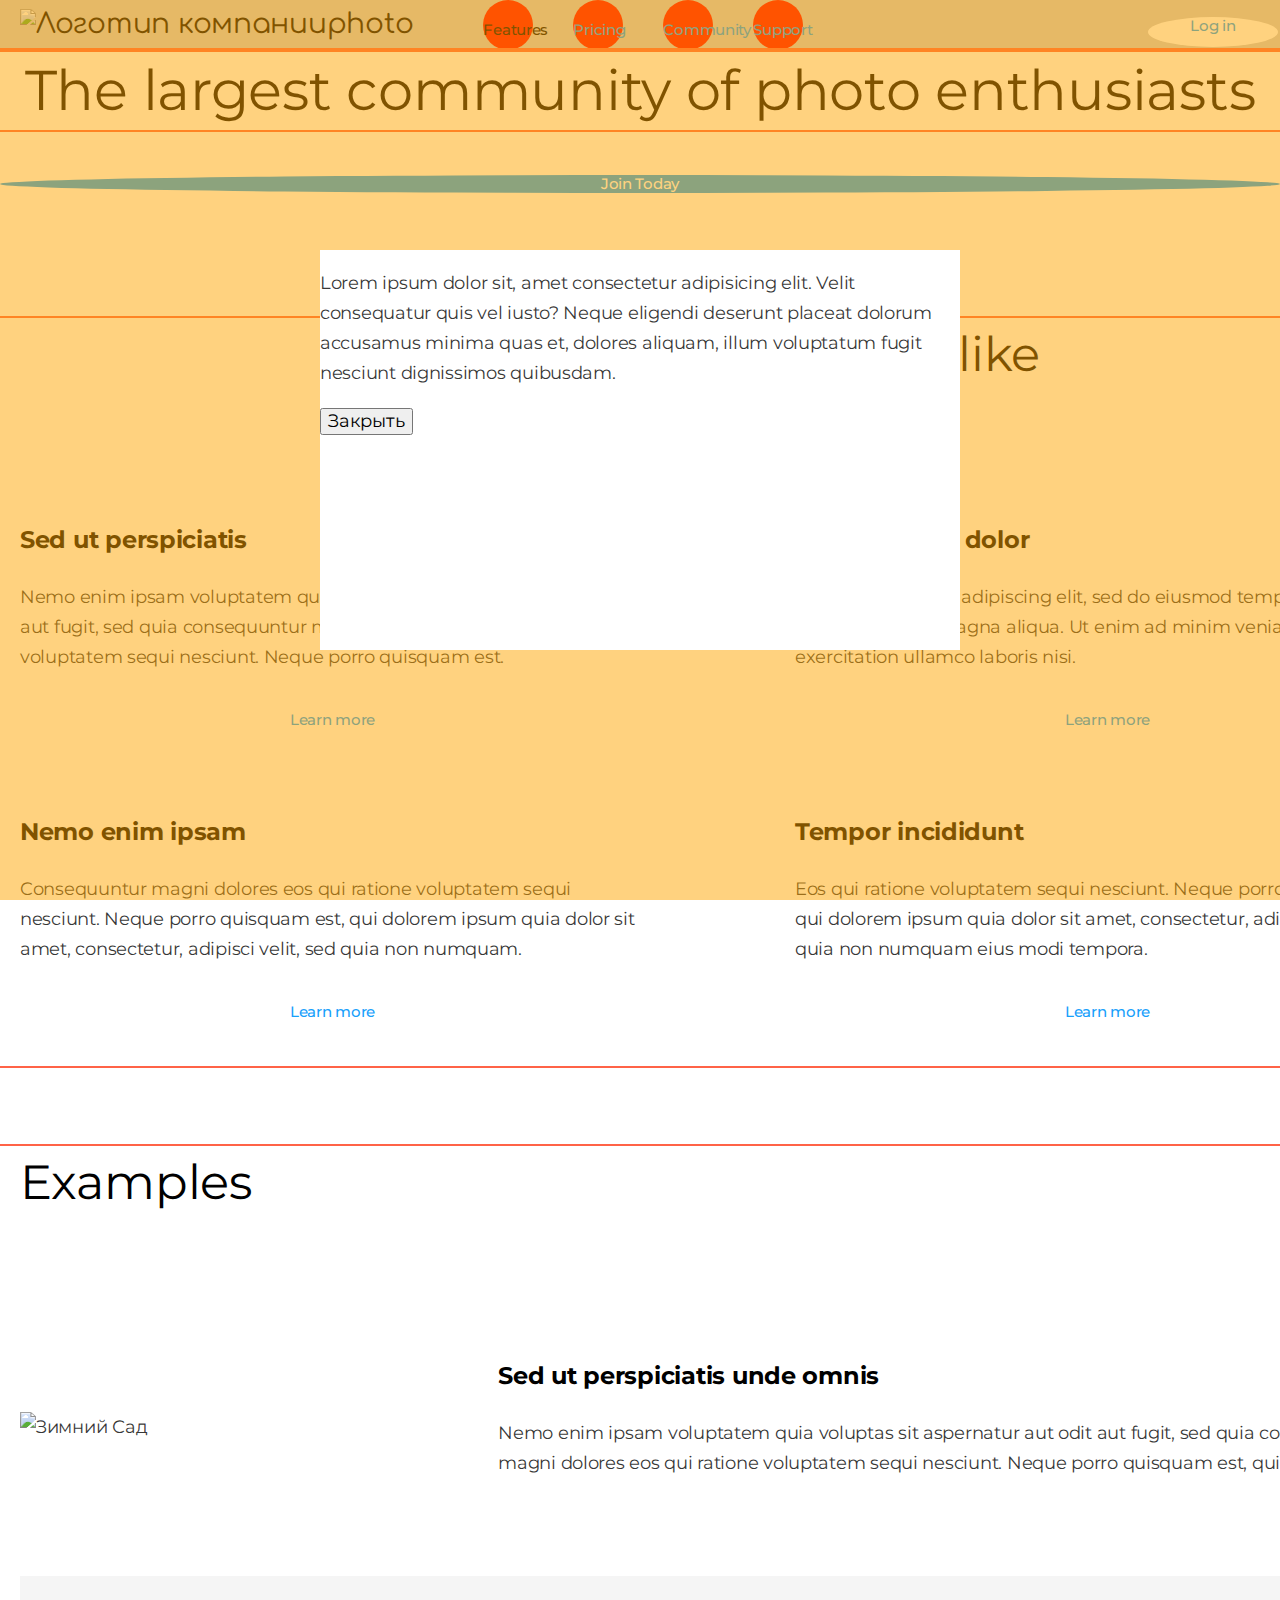
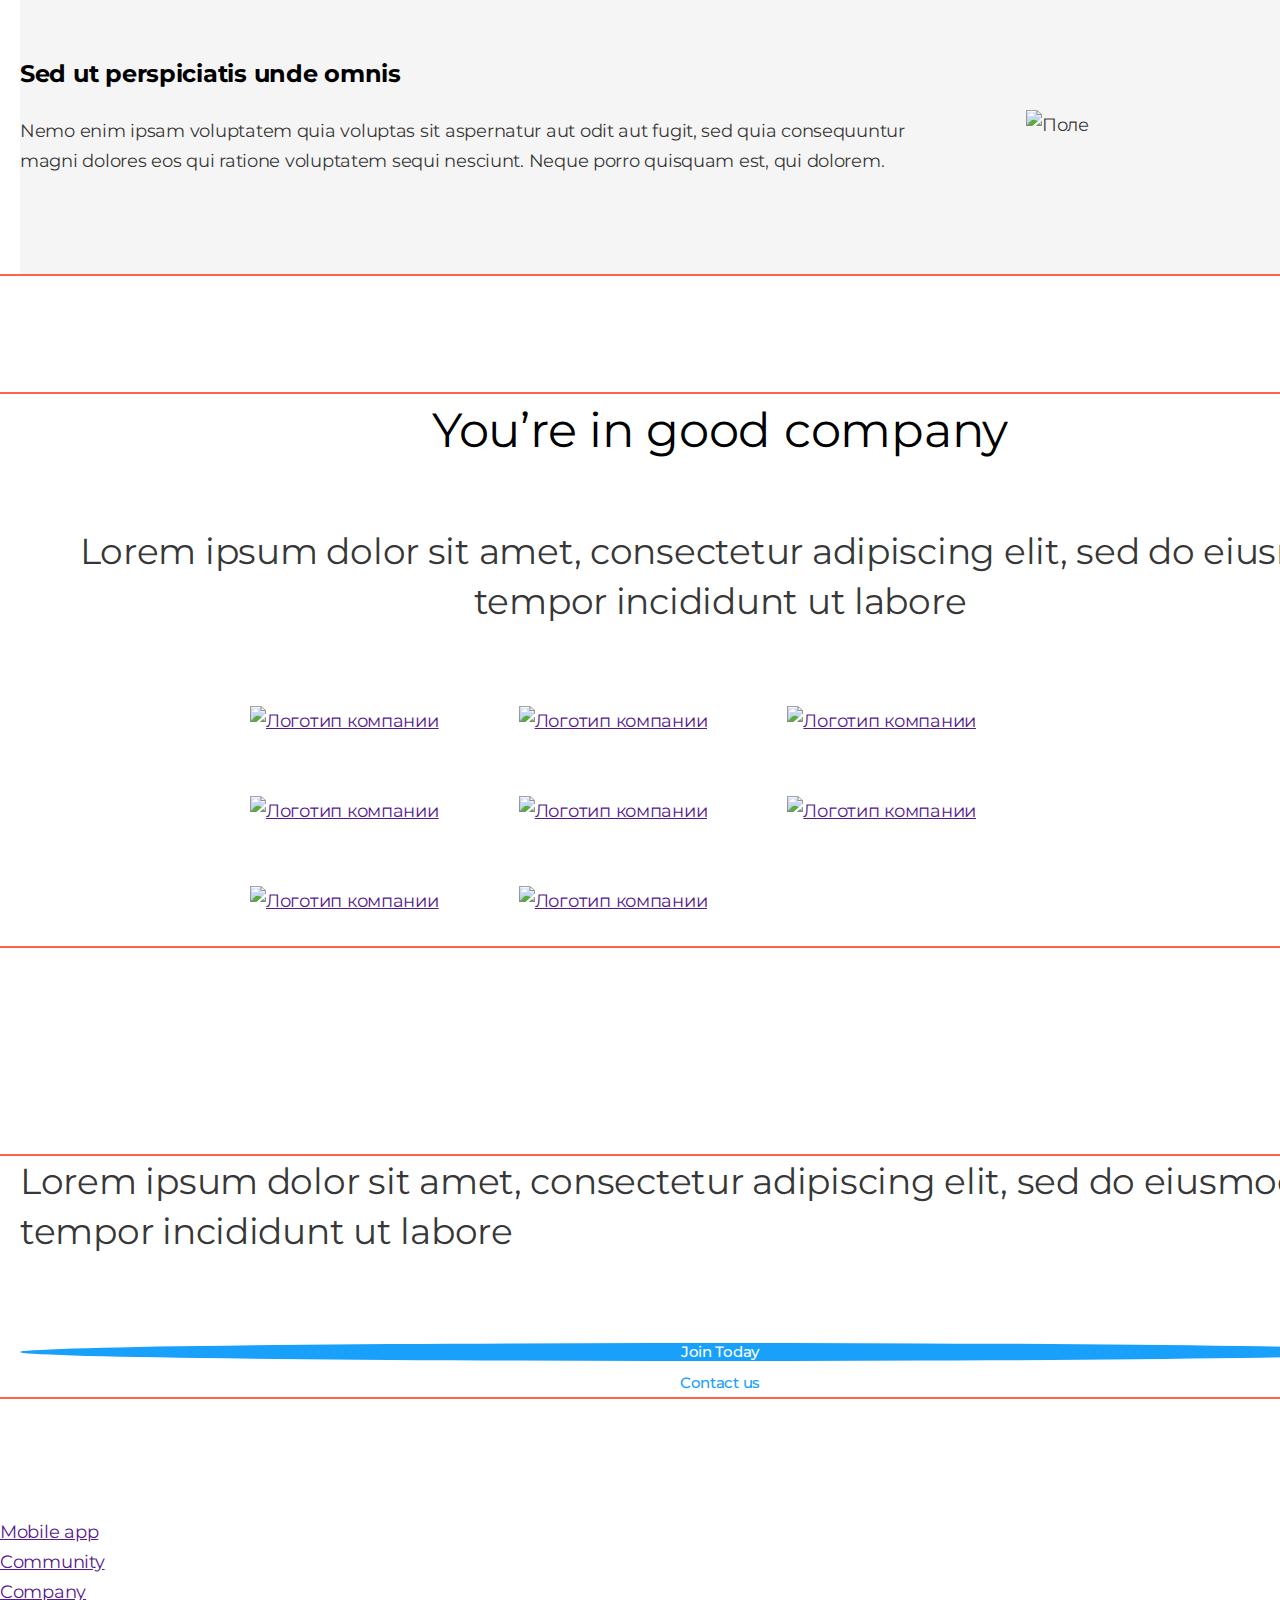
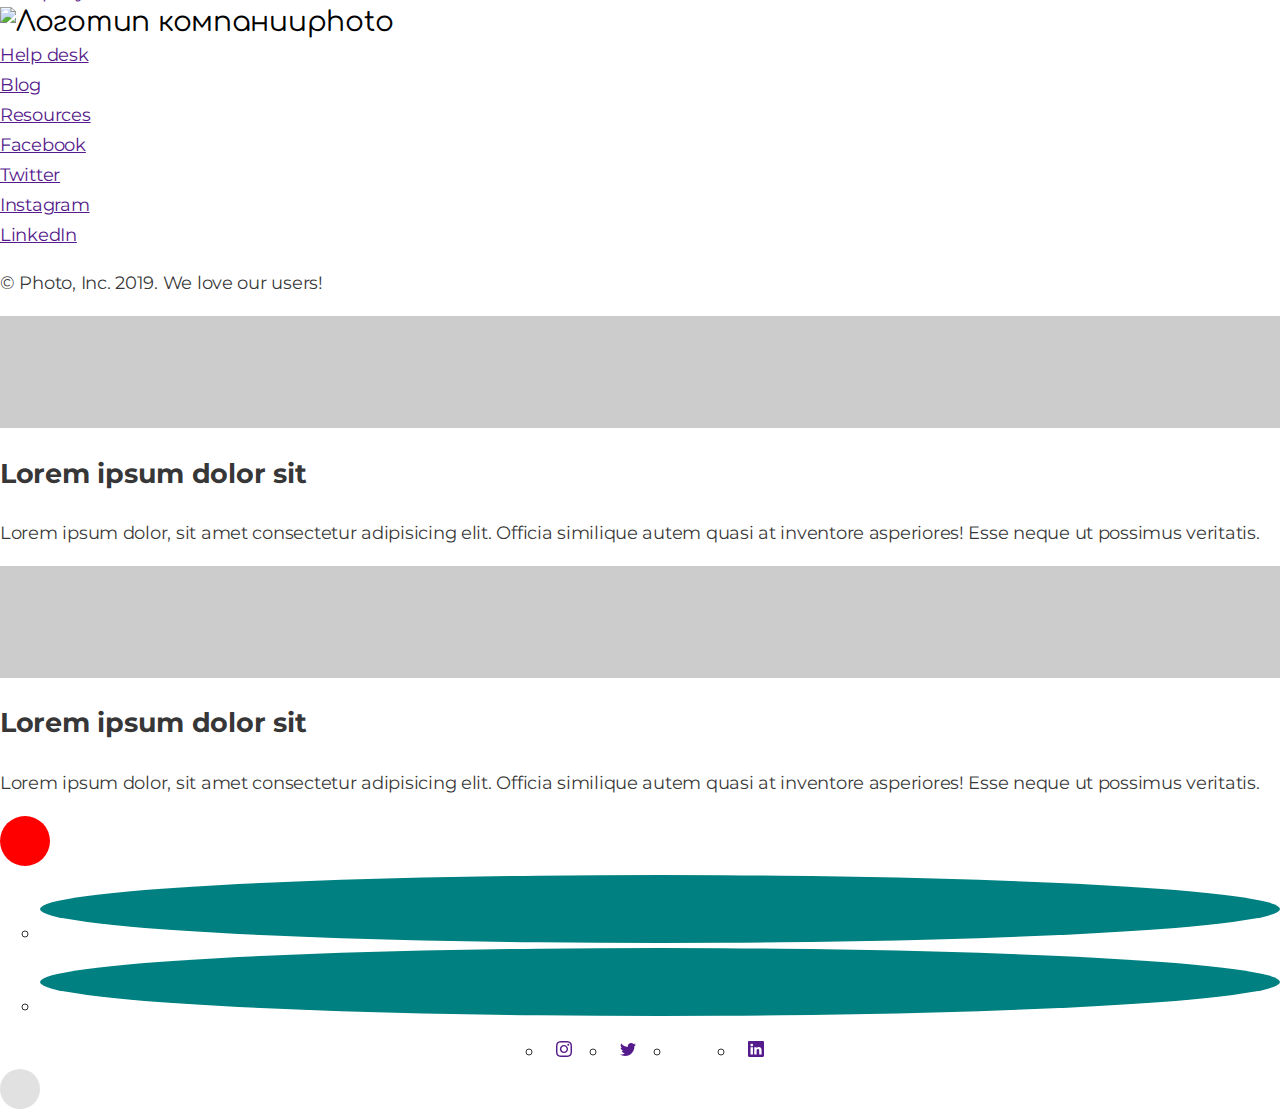
==== commit c437d306: "update index html" ====
--- a/index.html
+++ b/index.html
@@ -264,7 +264,11 @@
             <use href="./images/symbol-defs.svg#icon-facebook"></use>
         </svg>
     </div>
-
-   
+    <div class="backdrop">
+        <div class="modal">
+            <p>Lorem ipsum dolor sit, amet consectetur adipisicing elit. Velit consequatur quis vel iusto? Neque eligendi deserunt placeat dolorum accusamus minima quas et, dolores aliquam, illum voluptatum fugit nesciunt dignissimos quibusdam.</p>
+            <button>Закрыть</button>
+        </div>
+    </div>
 </body>
 </html>--- a/style/style.css
+++ b/style/style.css
@@ -434,3 +434,50 @@
   .circle use {
     margin: auto;
   }
+
+  .box-1
+  {
+    position: absolute;
+    top: 0;
+    right: 0;
+    width: 30px;
+    height: 30px;
+    background-color: red;
+    opacity: 0;
+  }
+
+  .box-2
+  {
+    position: absolute;
+    left: 0;
+    bottom: 0;
+    width: 40px;
+    height: 40px;
+    background-color: green;
+  }
+/* ---------------------------------------------------- */
+  .backdrop
+  {
+    position: fixed;
+    top: 0;
+    left: 0;
+    width: 100%;
+    height: 100%;
+    background-color: rgb(255, 166, 0, 0.5);
+  }
+.backdrop.is-hidden
+{
+    opacity: 0;
+    pointer-events: none;
+}
+  .modal
+  {
+    position: absolute;
+    top: 50%;
+    left: 50%;
+    transform: translate(-50%, -50%);
+
+    min-height: 400px;
+    min-width: 600px;
+    background-color: #fff; 
+  }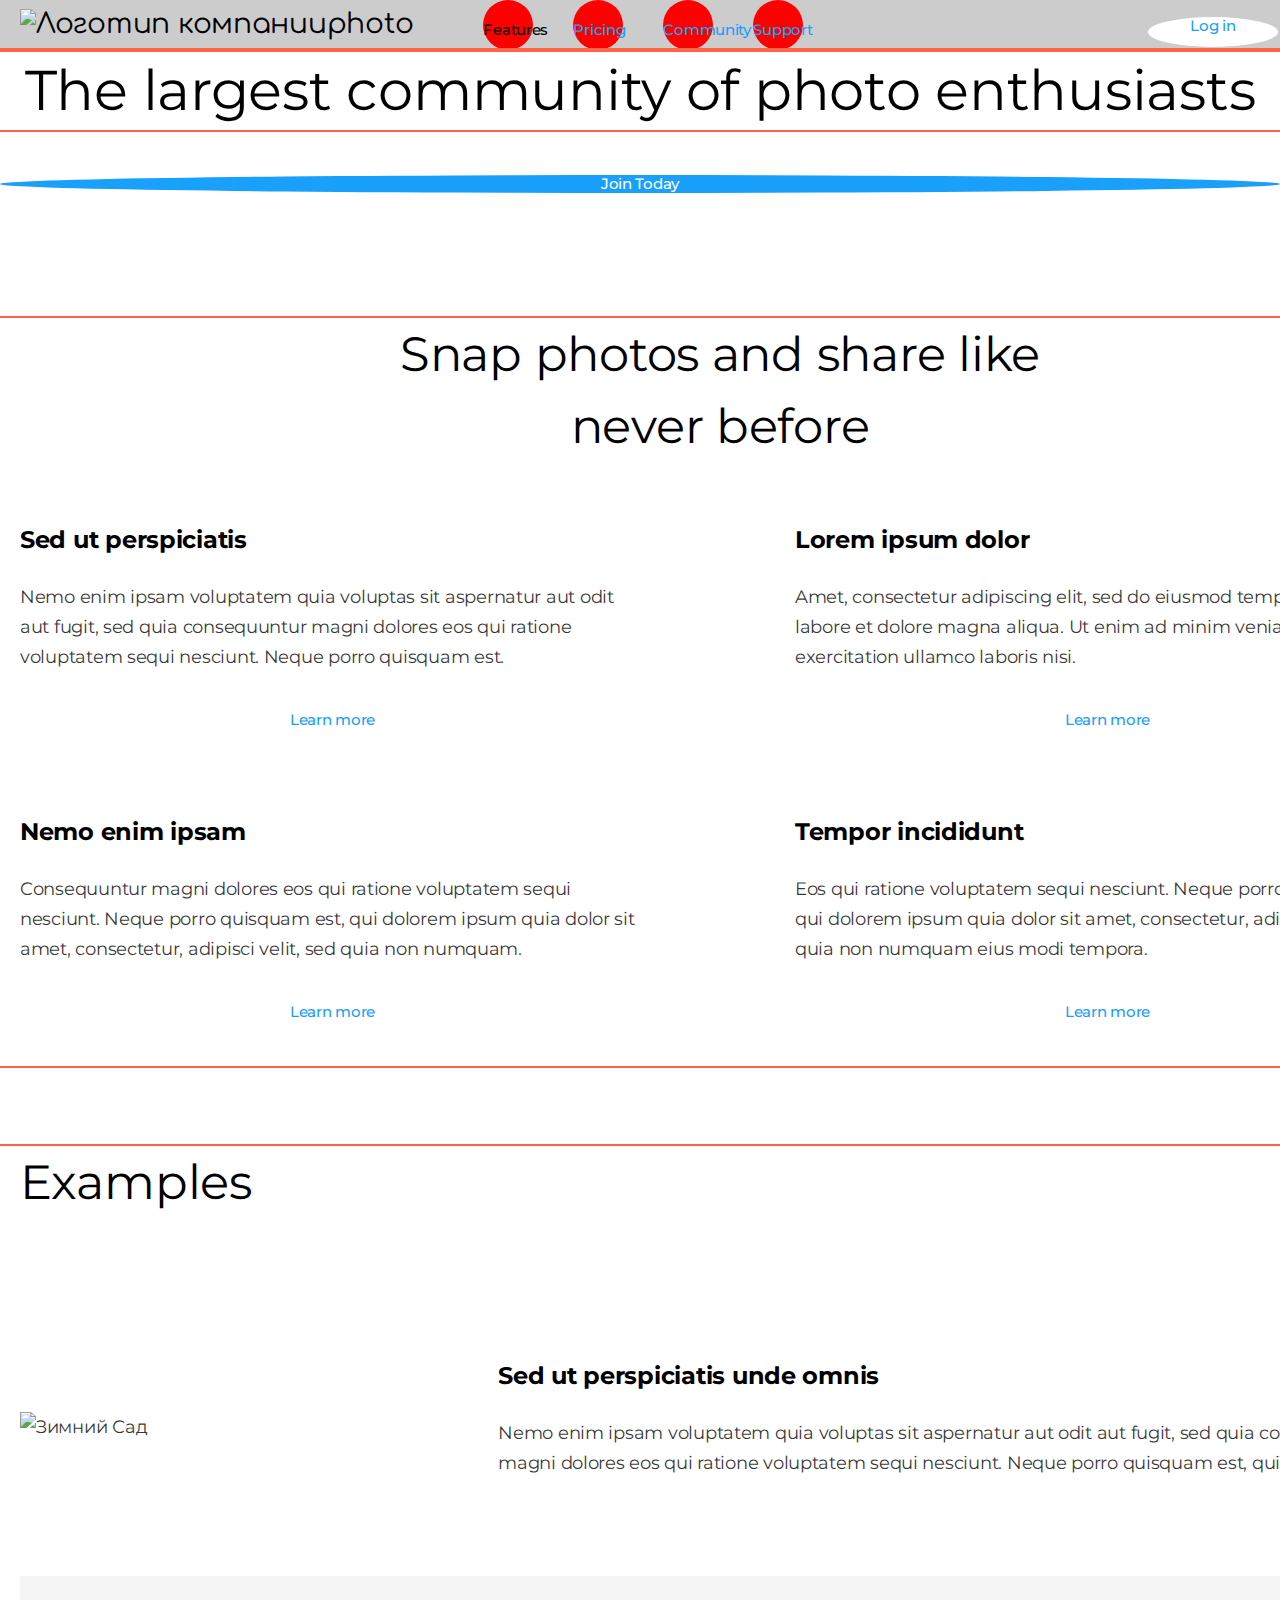
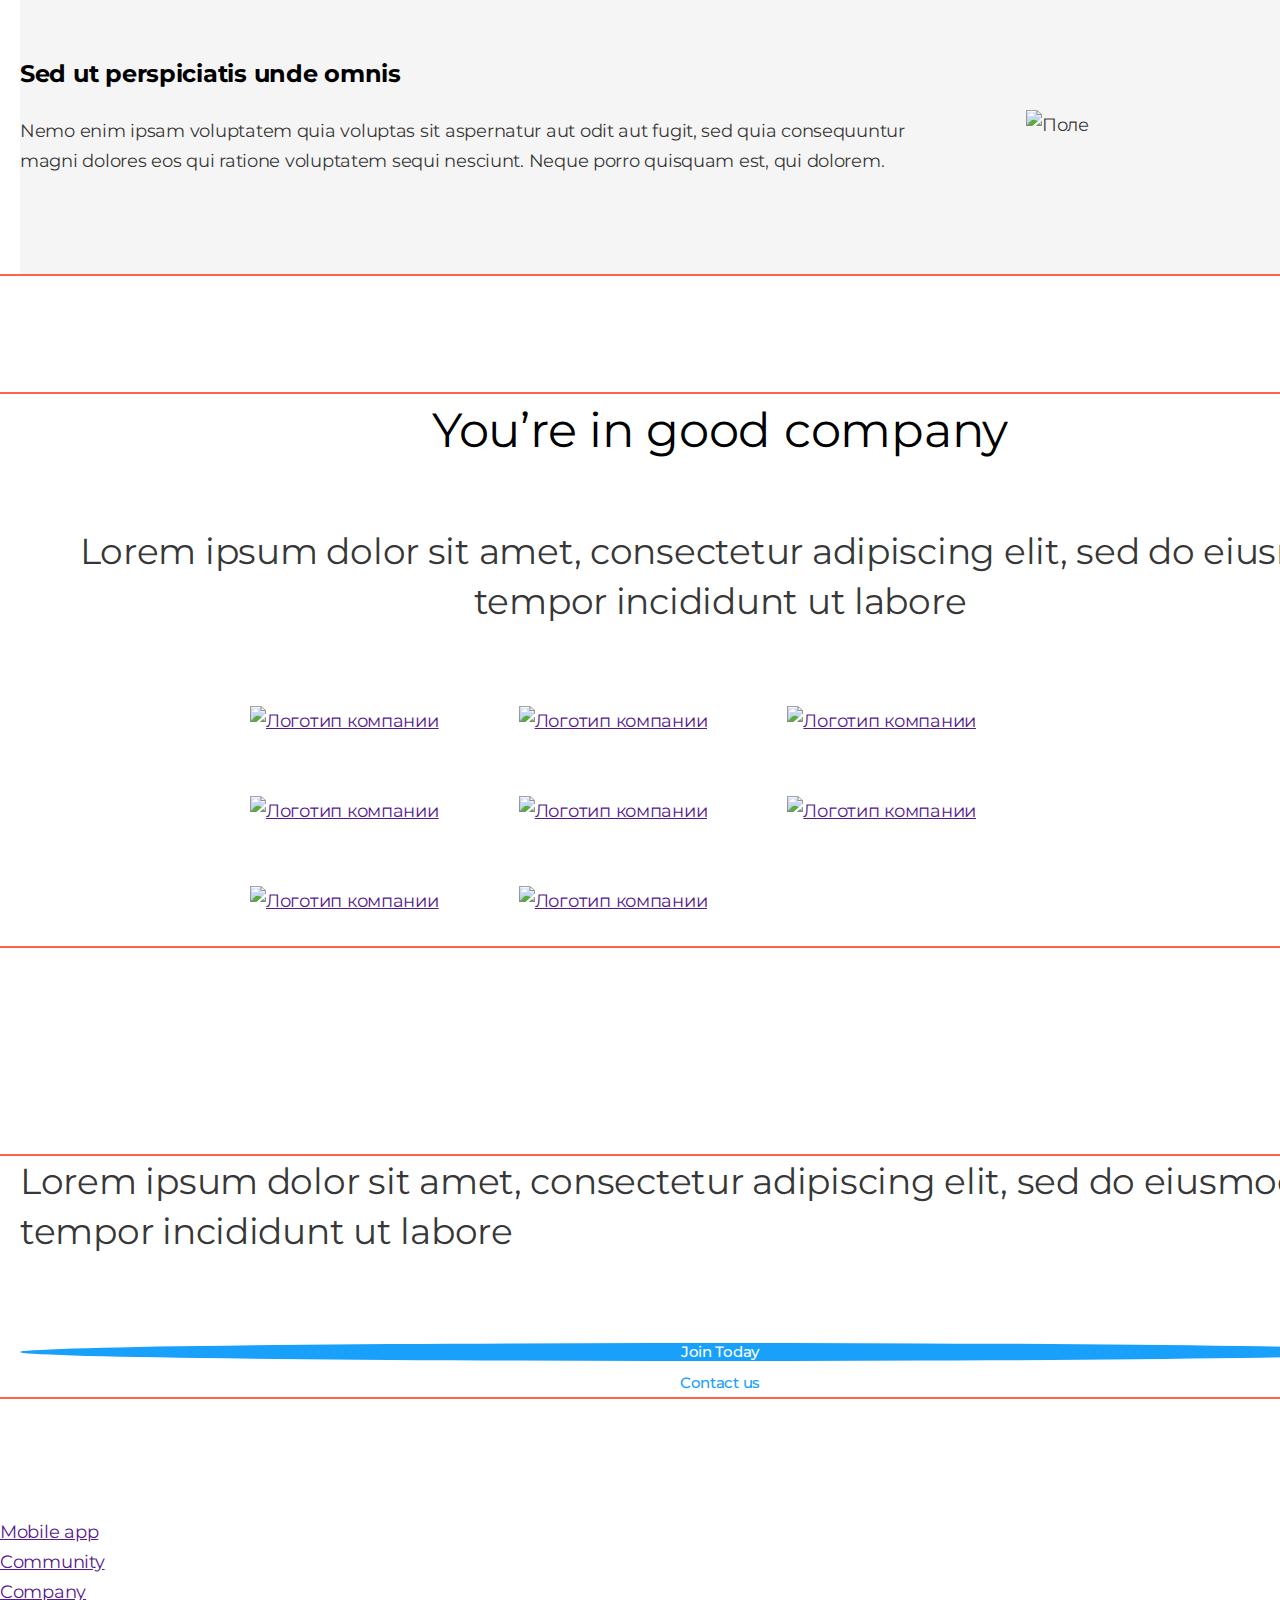
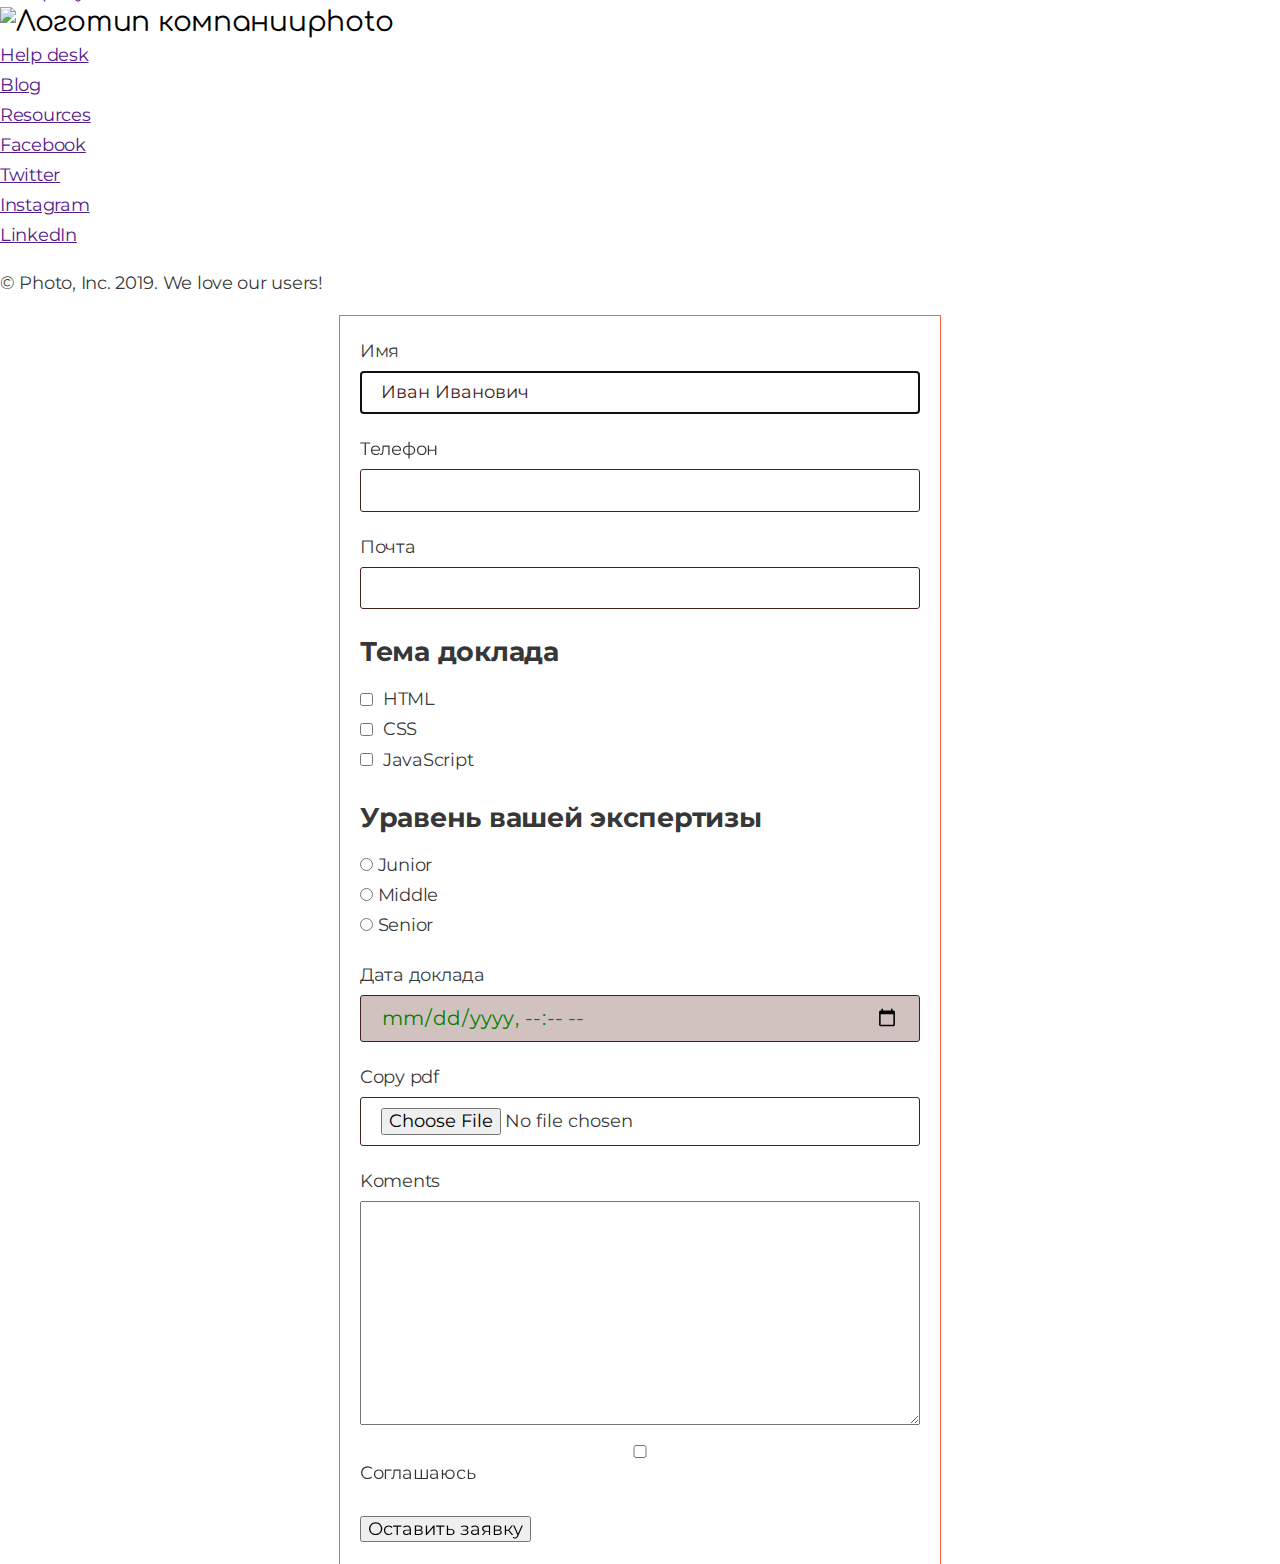
==== commit 609ca7d7: "update index html" ====
--- a/index.html
+++ b/index.html
@@ -194,7 +194,7 @@
         </ul>
         <p>&copy; Photo, Inc. 2019. We love our users!</p>
     </footer>
-    <ul class="list">
+    <!-- <ul class="list">
         <li class="list-item icon-delivery">
             <h2 class="title">Lorem ipsum dolor sit</h2>
             <p class="text">Lorem ipsum dolor, sit amet consectetur adipisicing elit. Officia similique autem quasi at inventore asperiores! Esse neque ut possimus veritatis.</p>
@@ -205,8 +205,8 @@
                 <p class="text">Lorem ipsum dolor, sit amet consectetur adipisicing elit. Officia similique autem quasi at inventore asperiores! Esse neque ut possimus veritatis.</p>
             </li>
             <div class="link"></div>
-    </ul>
-    <ul>
+    </ul> -->
+    <!-- <ul>
         <li>
             <button class="button">
                 <svg class="button-icon">
@@ -251,7 +251,89 @@
                 </svg>
             </a>
         </li>
-    </ul>
+    </ul> -->
+    <!-- form -->
+    <form class="form js-speaker-form">
+       <div class="form-field">
+            <label class="form-label" for="name">Имя</label>
+            <input class="form-input" type="text" name="user-name" id="name" placeholder="Иван Иванович" autofocus>
+       </div>        
+       <div class="form-field">
+            <label for="tel">Телефон</label>
+            <input type="text" name="tel" id="tel">
+       </div>
+       <div class="form-field">
+            <label for="mail">Почта</label>
+            <input type="email" name="mail" id="mail">
+       </div>
+        <!-- role="group" Група элементов -->
+       <div role="group" class="group"> 
+            <h2 class="group-title">Тема доклада</h2>
+
+            <ul class="topic-options">
+                <li>
+                    <input type="checkbox" name="topic" value="html" id="html">
+                    <label for="html">HTML</label>
+                </li>
+               <li>
+                    <input type="checkbox" name="topic" value="css" id="css">
+                    <label for="css">CSS</label>
+               </li>
+                <li>
+                    <input type="checkbox" name="topic" value="js" id="js">
+                    <label for="js">JavaScript</label>
+                </li>
+            </ul>
+       </div>
+       <div role="group" class="group">
+            <h2 class="group-title">Уравень вашей экспертизы</h2>
+            <ul class="experience-options">
+                <li>
+                    <input type="radio" name="experience" value="junior" id="junior">
+                    <label for="junior">Junior</label>
+                </li>
+                <li>
+                    <input type="radio" name="experience" value="middle" id="middle">
+                    <label for="middle">Middle</label>
+                </li>
+                <li>
+                    <input type="radio" name="experience" value="senior" id="senior">
+                    <label for="senior">Senior</label>
+                </li>
+            </ul>       
+       </div>
+
+       <div class="form-field">
+            <label for="date">Дата доклада</label>
+            <input type="datetime-local" name="date" id="date" class="date">
+       </div>
+       <div class="form-field">
+            <label for="pdf">Copy pdf</label>
+            <input type="file" name="pdf" id="pdf">
+       </div>      
+        <div class="form-field">
+            <label for="comment">Koments</label>
+            <textarea class="comment" name="comment" id="comment" rows="10"></textarea>
+        </div>      
+        <div class="form-field">
+            <input type="checkbox" name="policy" id="policy">
+            <label for="policy">Соглашаюсь</label>
+        </div>
+        
+        <button type="submit">Оставить заявку</button>
+    </form>
+    <script>
+    (() => {
+        document
+            .querySelector('.js-speaker-form')
+            .addEventListener('submit', e => {
+                e.preventDefault();
+                new FormData(e.currentTarget).forEach((value, name) =>
+                    console.log(`(${name}: ${value})`),
+                );
+            });
+    })();
+    </script>
 
     <!-- <div class="circle">
         <svg width="16" height="16">
@@ -259,7 +341,7 @@
         </svg>
     </div> -->
 
-    <div class="circle">
+    <!-- <div class="circle">
         <svg width="16" height="16">
             <use href="./images/symbol-defs.svg#icon-facebook"></use>
         </svg>
@@ -270,5 +352,22 @@
             <button>Закрыть</button>
         </div>
     </div>
-</body>
-</html>+    <ul class="menu">
+        <li class="meni-item">
+            <a href="" class="menu-link">Комплектующие</a>
+        </li>
+        <li class="meni-item">
+            <a href="" class="menu-link">Товары для дома</a>
+        </li>
+        <li class="meni-item">
+            <a href="" class="menu-link">Бытовая техника</a>
+            <ul class="submenu">
+                <li><a href="">Холодильники</a></li>
+                <li><a href="">Плиты</a></li>
+                <li><a href="">Варочные панели</a></li>
+            </ul>
+        </li>
+    </ul>
+    <p>Lorem, ipsum dolor sit amet consectetur adipisicing elit. Adipisci voluptatum alias tempore quia fuga quibusdam officiis sit architecto in tenetur id fugit aperiam suscipit sunt ratione ea, eius quis quas quaerat nemo accusamus possimus illum qui porro! Sunt repellendus numquam aperiam sapiente unde voluptates quas! Laboriosam eos ea natus quibusdam!</p>
+    <button class="btn">Поделиться</button> -->
+</body>--- a/style/style.css
+++ b/style/style.css
@@ -464,20 +464,239 @@
     width: 100%;
     height: 100%;
     background-color: rgb(255, 166, 0, 0.5);
+    opacity: 1;
+    transform: opacity 250ms cubic-bezier(0.4, 0, 0.2, 1);
   }
 .backdrop.is-hidden
 {
     opacity: 0;
     pointer-events: none;
+}
+.backdrop.is-hidden .modal
+{
+    transform: translate(-50%, -50%) scale(0.9);
 }
   .modal
   {
     position: absolute;
     top: 50%;
     left: 50%;
-    transform: translate(-50%, -50%);
 
     min-height: 400px;
     min-width: 600px;
+    padding: 15px;
     background-color: #fff; 
-  }+
+    transform: translate(-50%, -50%) scale(1);
+    transition: transform 250ms cubic-bezier(0.4, 0, 0.2, 1);
+  }
+  /* --------------------------------- */
+
+  .menu
+  {
+    padding: 0;
+    margin: 0;
+    list-style: none;
+
+    display: flex;
+  }
+  /* .meni-item
+  {
+    position: relative;
+    margin-right: 15px;
+    outline: 2px solid tomato;
+  }
+  .meni-item:hover .submenu
+  {
+    display: block;
+  } */
+  .menu-link
+  {
+    /* display: block;
+    padding: 10px 20px;
+
+    text-decoration: none;
+    background-color: teal;
+    color: white; */
+
+    outline: 1px solid black;
+    position: relative;
+    display: block;
+    padding: 10px 20px;
+    text-decoration: none;
+    color: currentColor;
+  }
+  .menu-link::after
+  {
+    content: '';
+    position: absolute;
+    left: 0;
+    bottom: 0;
+
+    display: block;
+    width: 100%;
+    height: 5px;
+    background-color: red;
+    /* opacity: 0; */
+    transform: scaleX(0);
+    transition: transform 250ms cubic-bezier(0.4, 0, 0.2, 1);
+  }
+
+  .menu-link:hover::after
+  {
+    /* opacity: 1; */
+    transform: scaleX(1);
+  }
+/* .submenu
+{
+    position: absolute;
+    left: 0;
+    top: 100%;
+    width: 100%;
+    margin: 0;
+    list-style: none;
+    padding: 10px;
+
+    background-color: #ccc;
+
+    display: none;
+}
+.submenu a
+{
+    text-decoration: none;
+} */
+/* ------------------------------------ */
+.btn
+{
+    position: relative;
+    display: inline-flex;
+    align-items: center;
+    border: none;
+    margin: 0;
+    padding: 10px 30px;
+    background-color: #008080;
+    color: #fff;
+    font: inherit;
+    cursor: pointer;
+    overflow: hidden;
+
+    /* transition-property: background-color;
+    transition-duration: 250ms;
+    transition-timing-function: cubic-bezier(0.4, 0, 0.2, 1); */
+    transition: background-color 250ms cubic-bezier(0.4, 0, 0.2, 1);
+}
+.btn::before, .btn::after
+{
+    content: '';
+    display: inline-block;
+    width: 20px;
+    height: 20px;
+    background-size: contain;
+    transition: transform 250ms cubic-bezier(0.4, 0, 0.2, 1);
+}
+
+.btn::before
+{
+    margin-right: 5px;
+    background-color: red;
+    
+}
+.btn:hover::before,
+.btn:focus::before
+{
+    transform: translateY(-35px);
+}
+.btn::after
+{
+    position: absolute;
+    top: 50%;
+    left: 30px;
+    transform: translateY(calc(-50% + 35px));
+    background-color: orange;
+}
+.btn:hover::after,
+.btn:focus::after
+{
+    transform: translateY(-50%);
+}
+
+.btn:hover,
+.btn:focus
+{
+    background-color: #d87093;
+}
+/*--------------form--------------------*/
+.form
+{
+    width: 600px;
+    outline: 1px solid tomato;
+    margin-left: auto;
+    margin-right: auto;
+    padding: 20px;
+}
+.form-field
+{
+    /* outline: 1px solid blue; */
+    display: flex;
+    flex-direction: column;
+    margin-bottom: 20px;
+}
+.form-field label
+{
+   margin-bottom: 5px; 
+}
+.form-field input
+{
+    margin: 0;
+    padding: 10px 20px;
+    border-radius: 3px;
+    border: 1px solid #44231d;
+}
+.form-field input::placeholder
+{
+    color: #44231d;
+}
+.group
+{
+    margin-bottom: 20px;
+}
+.group-title
+{
+    margin-top: 0;
+    margin-bottom: 10px;
+}
+.topic-options, .experience-options
+{
+    padding: 0;
+    margin: 0;
+    list-style: none;
+}
+.topic-options li
+{
+    display: flex;
+    align-items: center;
+}
+.topic-options input[type="checkbox"]
+{
+   
+}
+.topic-options label
+{
+    font-style: 20px;
+    margin-left: 10px;
+}
+.date
+{
+    border-color: red;
+    border-width: 2px;
+    border-radius: 4px;
+    padding: 20px 40px;
+    font-size: 20px;
+    color: green;
+    background-color: #d2c2bf;
+}
+
+.comment
+{
+    padding: 8px;
+}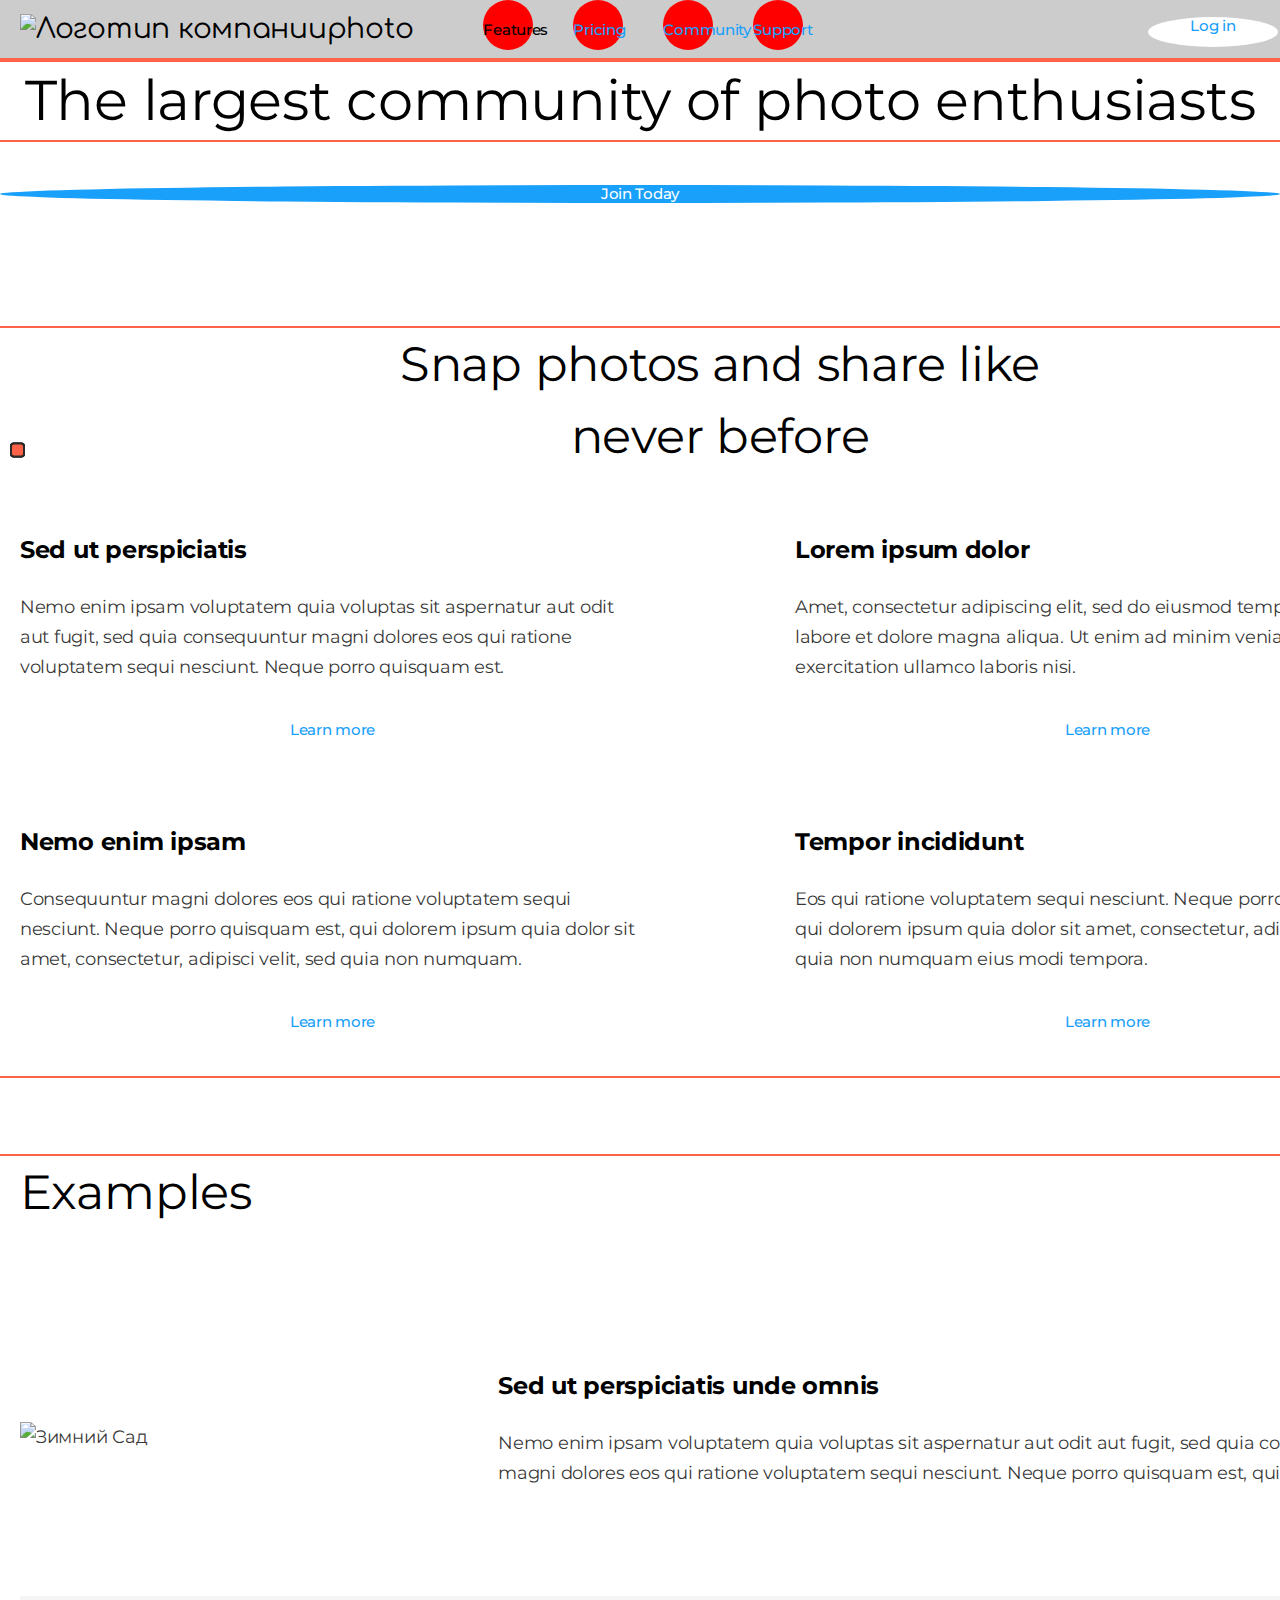
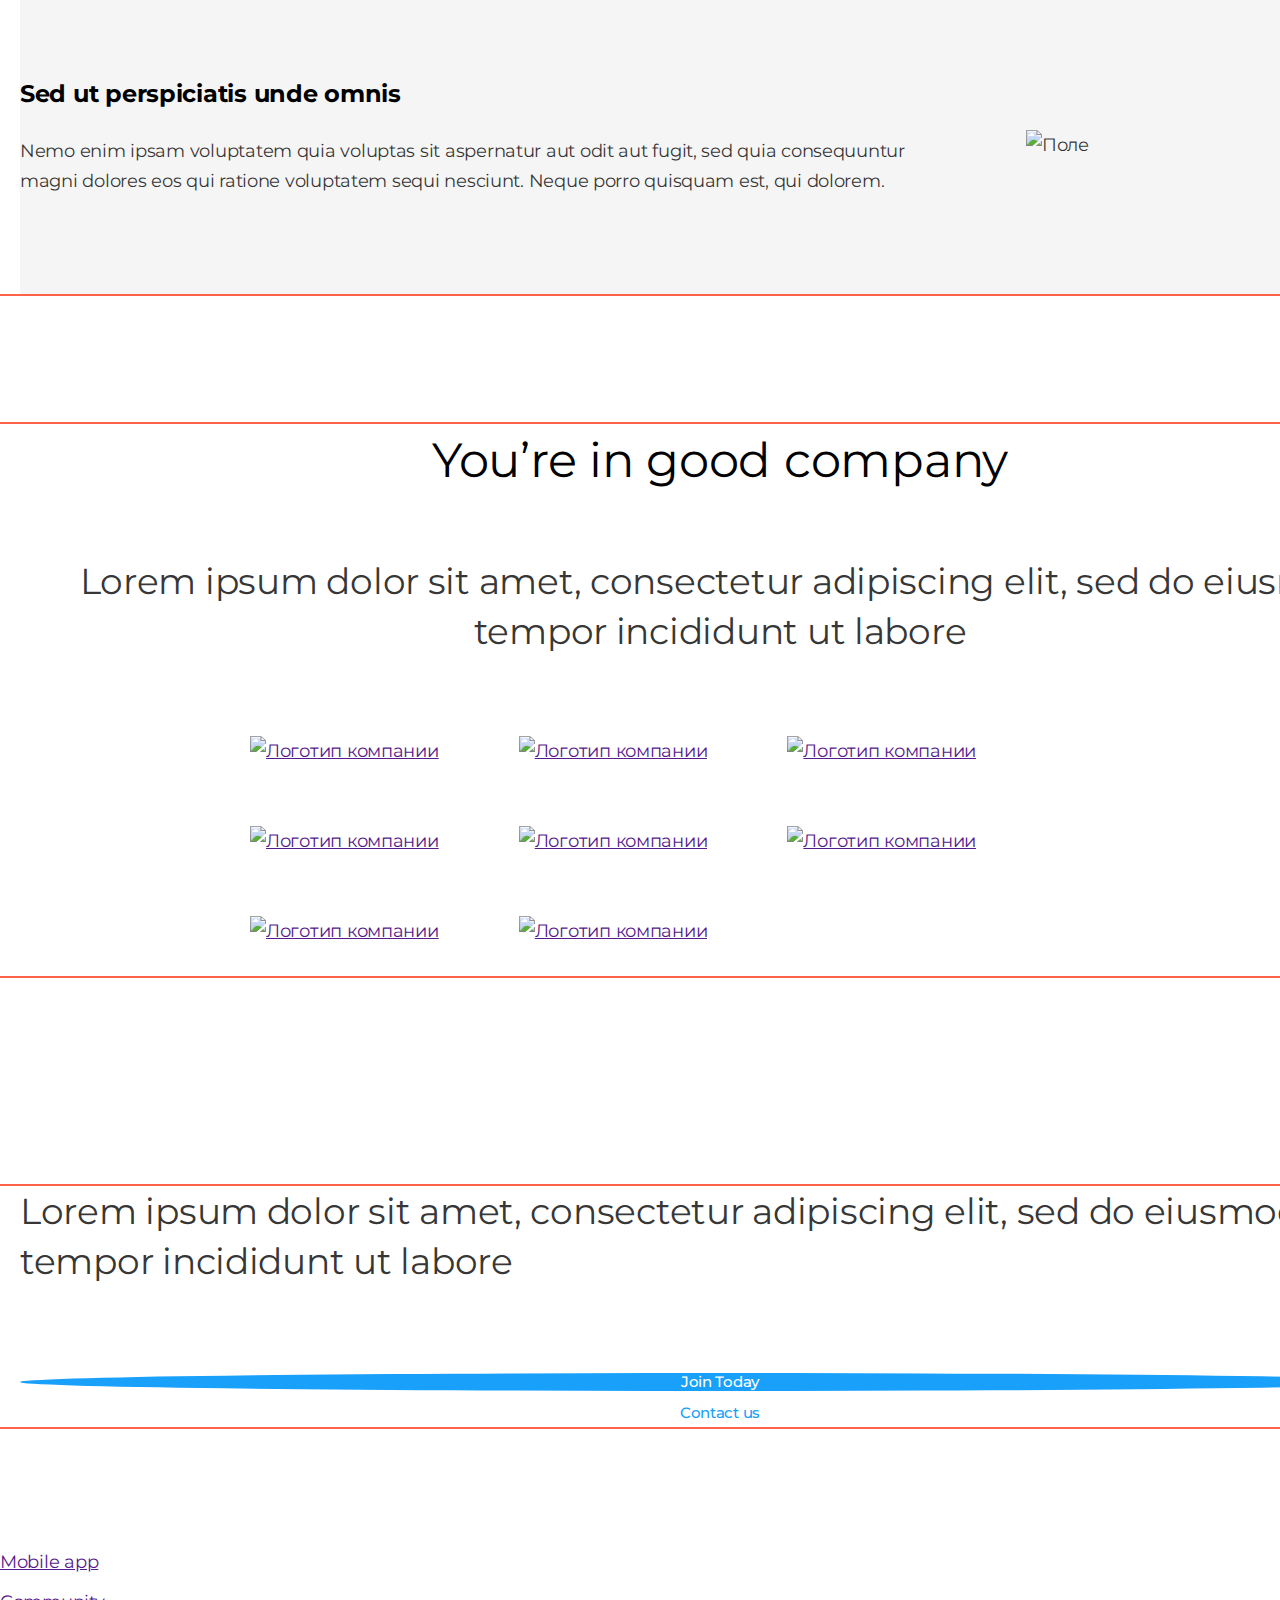
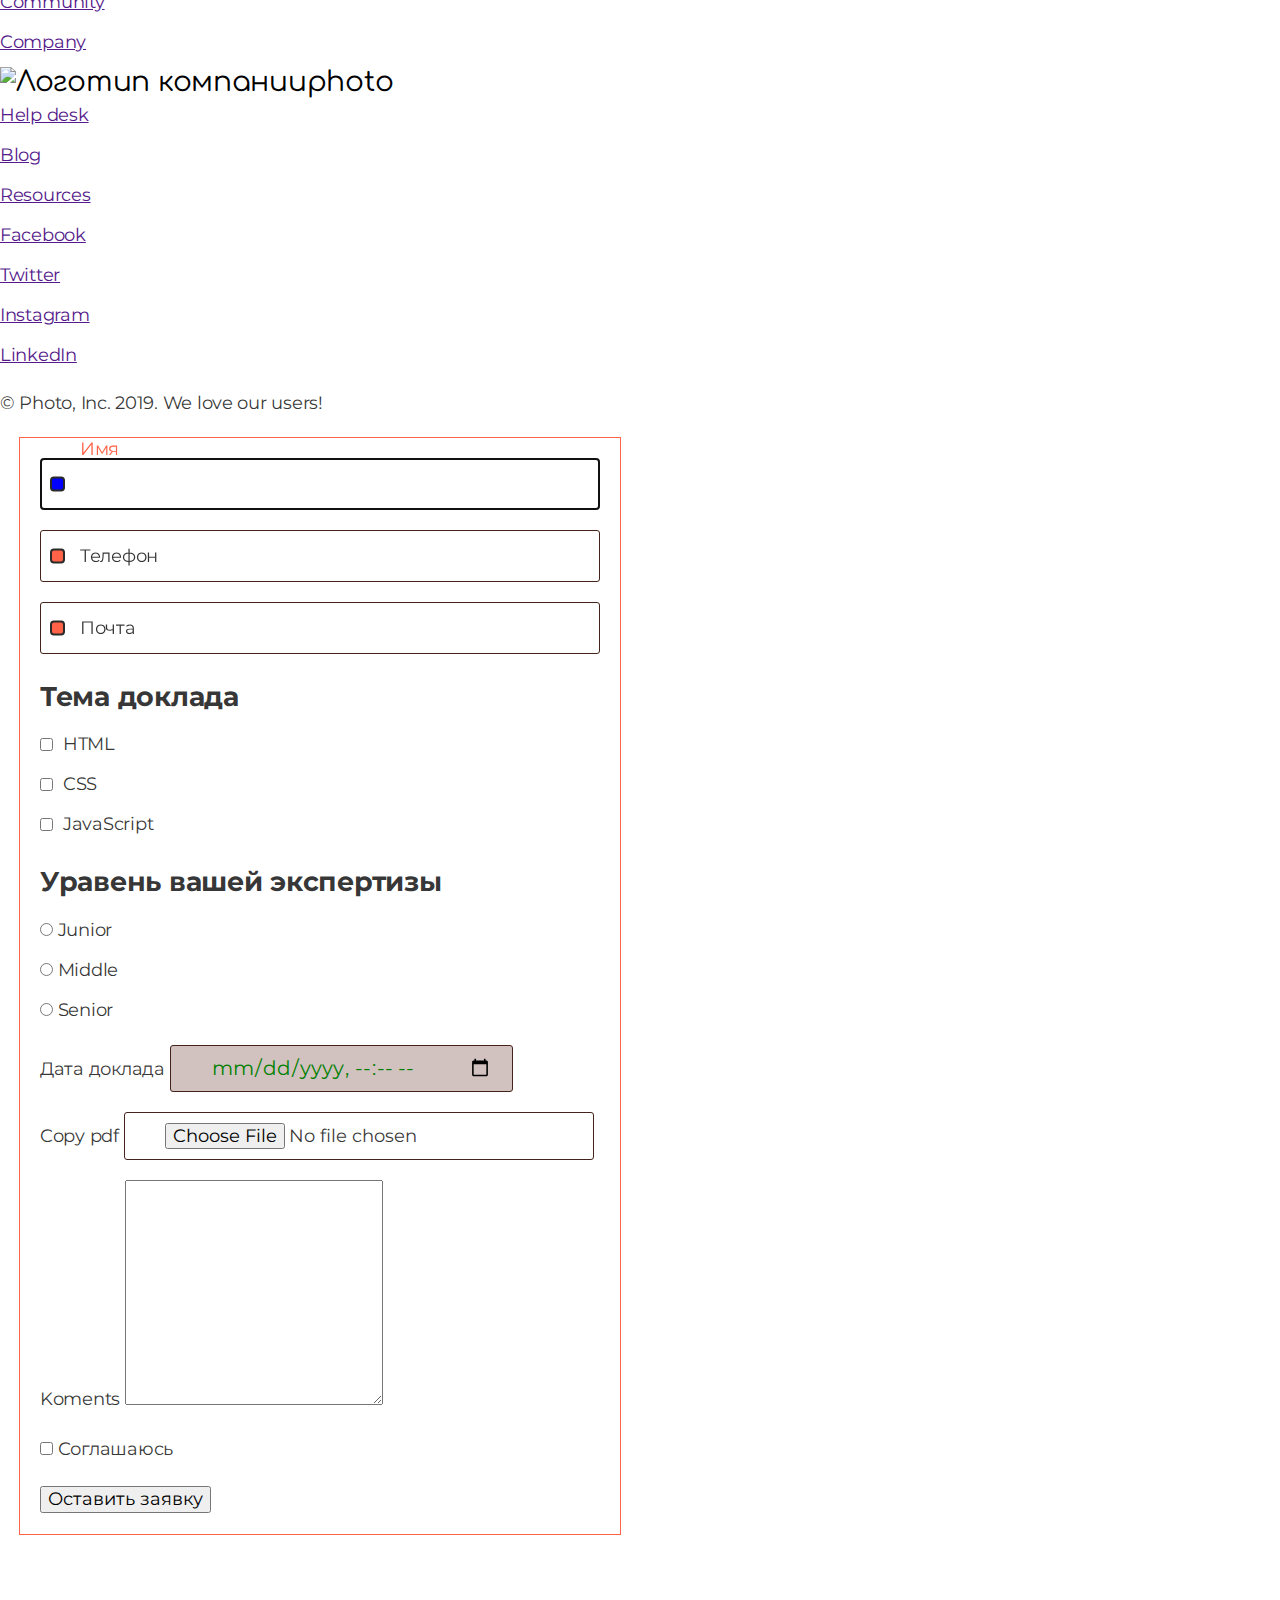
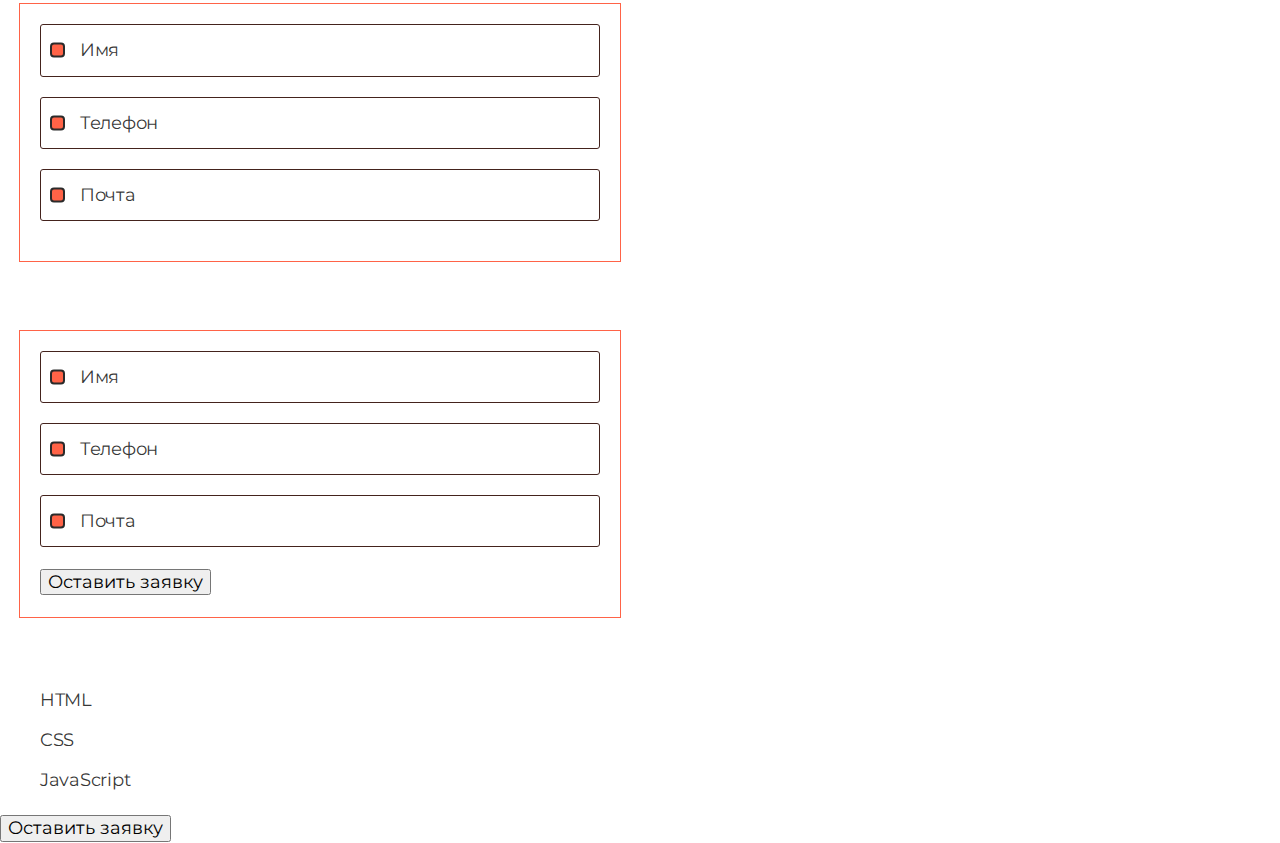
==== commit 914f0561: "update index html" ====
--- a/index.html
+++ b/index.html
@@ -255,16 +255,19 @@
     <!-- form -->
     <form class="form js-speaker-form">
        <div class="form-field">
+            <input class="form-input" type="text" name="user-name" id="name" placeholder=" " autofocus>
             <label class="form-label" for="name">Имя</label>
-            <input class="form-input" type="text" name="user-name" id="name" placeholder="Иван Иванович" autofocus>
+            <span class="icon"></span>
        </div>        
        <div class="form-field">
-            <label for="tel">Телефон</label>
-            <input type="text" name="tel" id="tel">
+            <input class="form-input" type="text" name="tel" id="tel" placeholder=" ">
+            <label class="form-label" for="tel">Телефон</label>
+            <span class="icon"></span>
        </div>
        <div class="form-field">
-            <label for="mail">Почта</label>
-            <input type="email" name="mail" id="mail">
+            <input class="form-input" type="email" name="mail" id="mail" placeholder=" ">
+            <label class="form-label" for="mail">Почта</label>
+            <span class="icon"></span>
        </div>
         <!-- role="group" Група элементов -->
        <div role="group" class="group"> 
@@ -339,7 +342,7 @@
         <svg width="16" height="16">
             <use href="./images/symbol-defs.svg#icon-linkedin"></use>
         </svg>
-    </div> -->
+    </div>  -->
 
     <!-- <div class="circle">
         <svg width="16" height="16">
@@ -370,4 +373,70 @@
     </ul>
     <p>Lorem, ipsum dolor sit amet consectetur adipisicing elit. Adipisci voluptatum alias tempore quia fuga quibusdam officiis sit architecto in tenetur id fugit aperiam suscipit sunt ratione ea, eius quis quas quaerat nemo accusamus possimus illum qui porro! Sunt repellendus numquam aperiam sapiente unde voluptates quas! Laboriosam eos ea natus quibusdam!</p>
     <button class="btn">Поделиться</button> -->
+    <br>
+    <form class="form js-speaker-form">
+        <div class="form-field">
+            <span class="icon"></span>
+            <label class="form-label" for="name">Имя</label>
+            <input class="form-input" type="text" name="user-name" id="name" placeholder=" " autofocus>             
+        </div>        
+        <div class="form-field">
+            <span class="icon"></span>
+            <label class="form-label" for="tel">Телефон</label>
+            <input class="form-input" type="text" name="tel" id="tel" placeholder=" ">            
+        </div>
+        <div class="form-field">
+            <span class="icon"></span>
+            <label class="form-label" for="mail">Почта</label>
+            <input class="form-input" type="email" name="mail" id="mail" placeholder=" ">             
+        </div>
+    </form>
+    <br>
+    <form class="form">
+        <label class="form-field">
+            <input class="form-input" type="text" name="user-name" placeholder=" " autofocus>
+            <span class="form-label">Имя</span>
+            <span class="icon"></span>
+        </label>
+
+        <label class="form-field">
+            <input class="form-input" type="text" name="tel" placeholder=" ">
+            <span class="form-label">Телефон</span>
+            <span class="icon"></span>
+        </label>
+
+        <label class="form-field">
+            <input class="form-input" type="email" name="mail" placeholder=" ">
+            <span class="form-label">Почта</span>
+            <span class="icon"></span>
+        </label>
+        <button type="submit">Оставить заявку</button>
+    </form>
+    <br>
+    <form> 
+        <ul>
+            <li>
+                <label class="field">
+                    <input class="checkbox" type="checkbox" name="topic" value="html">
+                    <span class="icon"></span>
+                    <span class="lable">HTML</span>
+                </label>
+            </li>
+           <li>
+                <label class="field">
+                    <input class="checkbox" type="checkbox" name="topic" value="css">
+                    <span class="icon"></span>
+                    <span class="lable">CSS</span>
+                </label>
+           </li>
+            <li>
+                <label class="field">
+                    <input class="checkbox" type="checkbox" name="topic" value="js">
+                    <span class="icon"></span>
+                    <span class="lable">JavaScript</span>
+                </label>
+            </li>
+        </ul>
+        <button type="submit">Оставить заявку</button>
+   </form>
 </body>--- a/style/style.css
+++ b/style/style.css
@@ -625,7 +625,7 @@
 {
     background-color: #d87093;
 }
-/*--------------form--------------------*/
+/*--------------form 1 --------------------*/
 .form
 {
     width: 600px;
@@ -639,8 +639,21 @@
     /* outline: 1px solid blue; */
     display: flex;
     flex-direction: column;
+}
+.form-field
+{
+    position: relative; 
     margin-bottom: 20px;
 }
+.form-label
+{
+    position: absolute;
+    top: 50%;
+    left: 40px;
+    transform: translateY(-50%);
+    transition: transform 250ms linear;
+}
+
 .form-field label
 {
    margin-bottom: 5px; 
@@ -649,6 +662,7 @@
 {
     margin: 0;
     padding: 10px 20px;
+    padding-left: 40px;
     border-radius: 3px;
     border: 1px solid #44231d;
 }
@@ -699,4 +713,194 @@
 .comment
 {
     padding: 8px;
+}
+.form-input
+{
+    width: 100%;
+    margin: 0;
+    padding: 10px 20px;
+    padding-left: 40px;
+    font: inherit;
+    border-radius: 3px;
+    border: 1px solid #2a2a2a;
+}
+
+.form-input:focus + .form-label, 
+.form-input:not(:placeholder-shown) + .form-label
+{
+    color: tomato;
+    transform: translateY(-50px);
+}
+.icon
+{
+    position: absolute;
+    top: 50%;
+    left: 10px;
+
+    transform: translateY(-50%);
+
+    display: inline-block;
+    width: 20px;
+    height: 20px;
+    background-color: tomato;
+}
+.form-input:focus ~ .icon
+{
+    background-color: blue;
+}
+/* -------------------form 2--------------------- */
+.form
+{
+    width: 600px;
+    padding: 20px;
+    margin: 20px;
+}
+.form-field
+{
+    position: relative;
+    margin-bottom: 20px;
+}
+.form-label
+{
+    position: absolute;
+    top: 50%;
+    left: 40px;
+    transform: translateY(-50%);
+    transition: transform 250ms linear;
+}
+.form-input
+{
+    width: 100%;
+    margin: 0;
+    padding: 10px 20px;
+    padding-left: 40px;
+    font: inherit;
+    border-radius: 3px;
+    border: 1px solid #2a2a2a;
+}
+.icon
+{
+    position: absolute;
+    top: 50%;
+    left: 10px;
+
+    transform: translateY(-50%);
+
+    display: inline-block;
+    width: 20px;
+    height: 20px;
+    background-color: tomato;
+}
+.form-field:focus-within > .icon
+{
+    background-color: blue;
+}
+.form-field:focus-within > .form-label
+{
+    transform: translateY(-50px);
+}
+/* ----------------------form 3-------------------------- */
+.form
+{
+    width: 600px;
+    padding: 20px;
+    margin: 20px;
+}
+.form-field
+{
+    position: relative;
+    display: block;
+    margin-bottom: 20px;
+}
+.form-label
+{
+    position: absolute;
+    top: 50%;
+    left: 40px;
+    transform: translateY(-50%);
+    transition: transform 250ms linear;
+}
+.form-input
+{
+    width: 100%;
+    margin: 0;
+    padding: 10px 20px;
+    padding-left: 40px;
+    font: inherit;
+    border-radius: 3px;
+    border: 1px solid #2a2a2a;
+}
+.icon
+{
+    position: absolute;
+    top: 50%;
+    left: 10px;
+
+    transform: translateY(-50%);
+
+    display: inline-block;
+    width: 20px;
+    height: 20px;
+    background-color: tomato;
+}
+.form-field:focus-within > .icon
+{
+    background-color: blue;
+}
+.form-field:focus-within > .form-label,
+.form-input:not(:placeholder-shown) + .form-label
+{
+    transform: translateY(-50px);
+}
+/* -------------------checkbox------------------- */
+li{
+    margin-bottom: 10px;
+    list-style: none;
+}
+.field
+{
+    display: flex;
+    align-items: center;
+    /* outline: 1px solid black; */
+}
+.checkbox
+{
+    /* appearance: none;
+    position: absolute; */
+    position: absolute;
+    width: 1px;
+    height: 1px;
+    margin: -1px;
+    border: 0;
+    padding: 0;
+    clip: rect(0 0 0 0);
+    overflow: hidden;
+}
+
+.icon
+{
+    display: inline-block;
+    width: 15px;
+    height: 15px;
+    margin-right: 5px;
+    border: 2px solid #2a2a2a;
+    border-radius: 4px;
+    transition: transform 250ms linear;
+}
+.checkbox:checked + .icon
+{
+    transform: scale(1.2);
+    border-color: orange;
+    background-color: orange;
+    background-image: url('../images/icon.svg');
+    background-size: contain;
+    background-origin: border-box;
+}
+.lable
+{
+    transition: transform 250ms linear;
+}
+.checkbox:checked ~ .lable
+{
+    transform: translateX(20px);
 }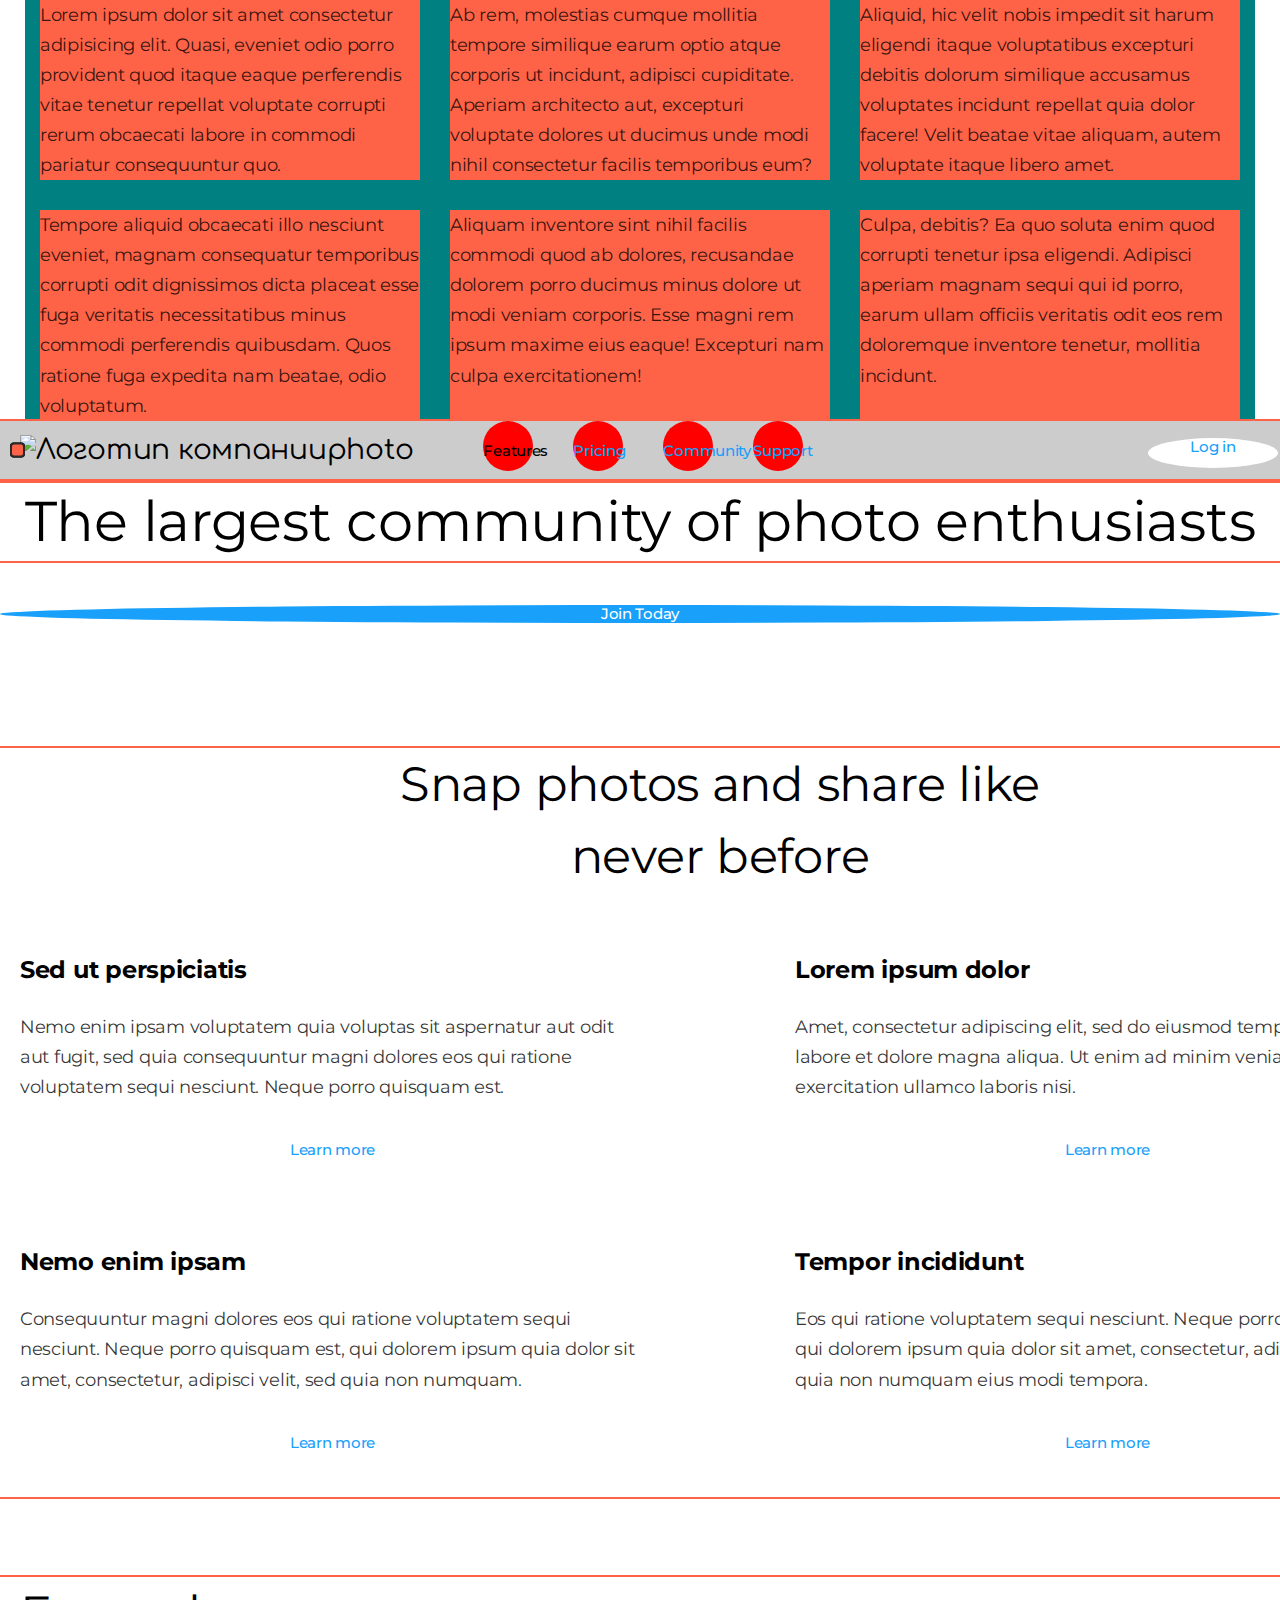
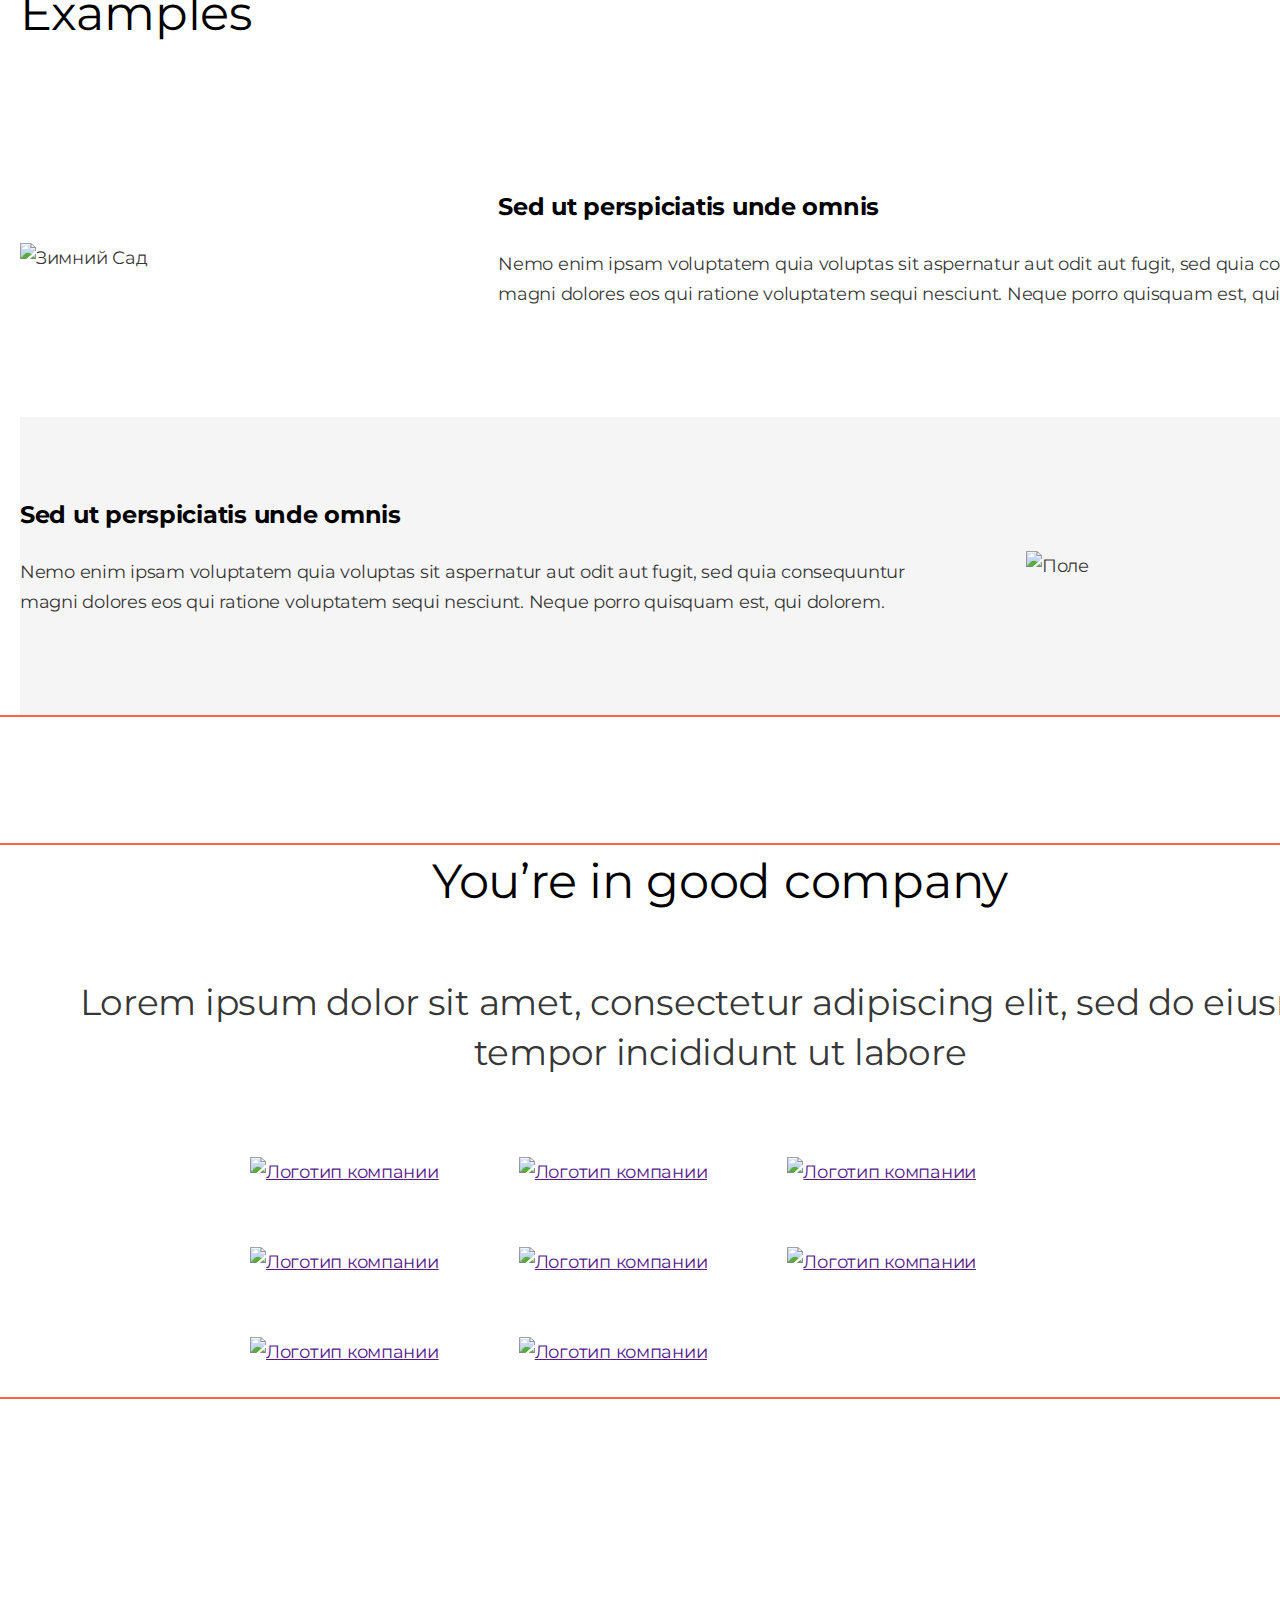
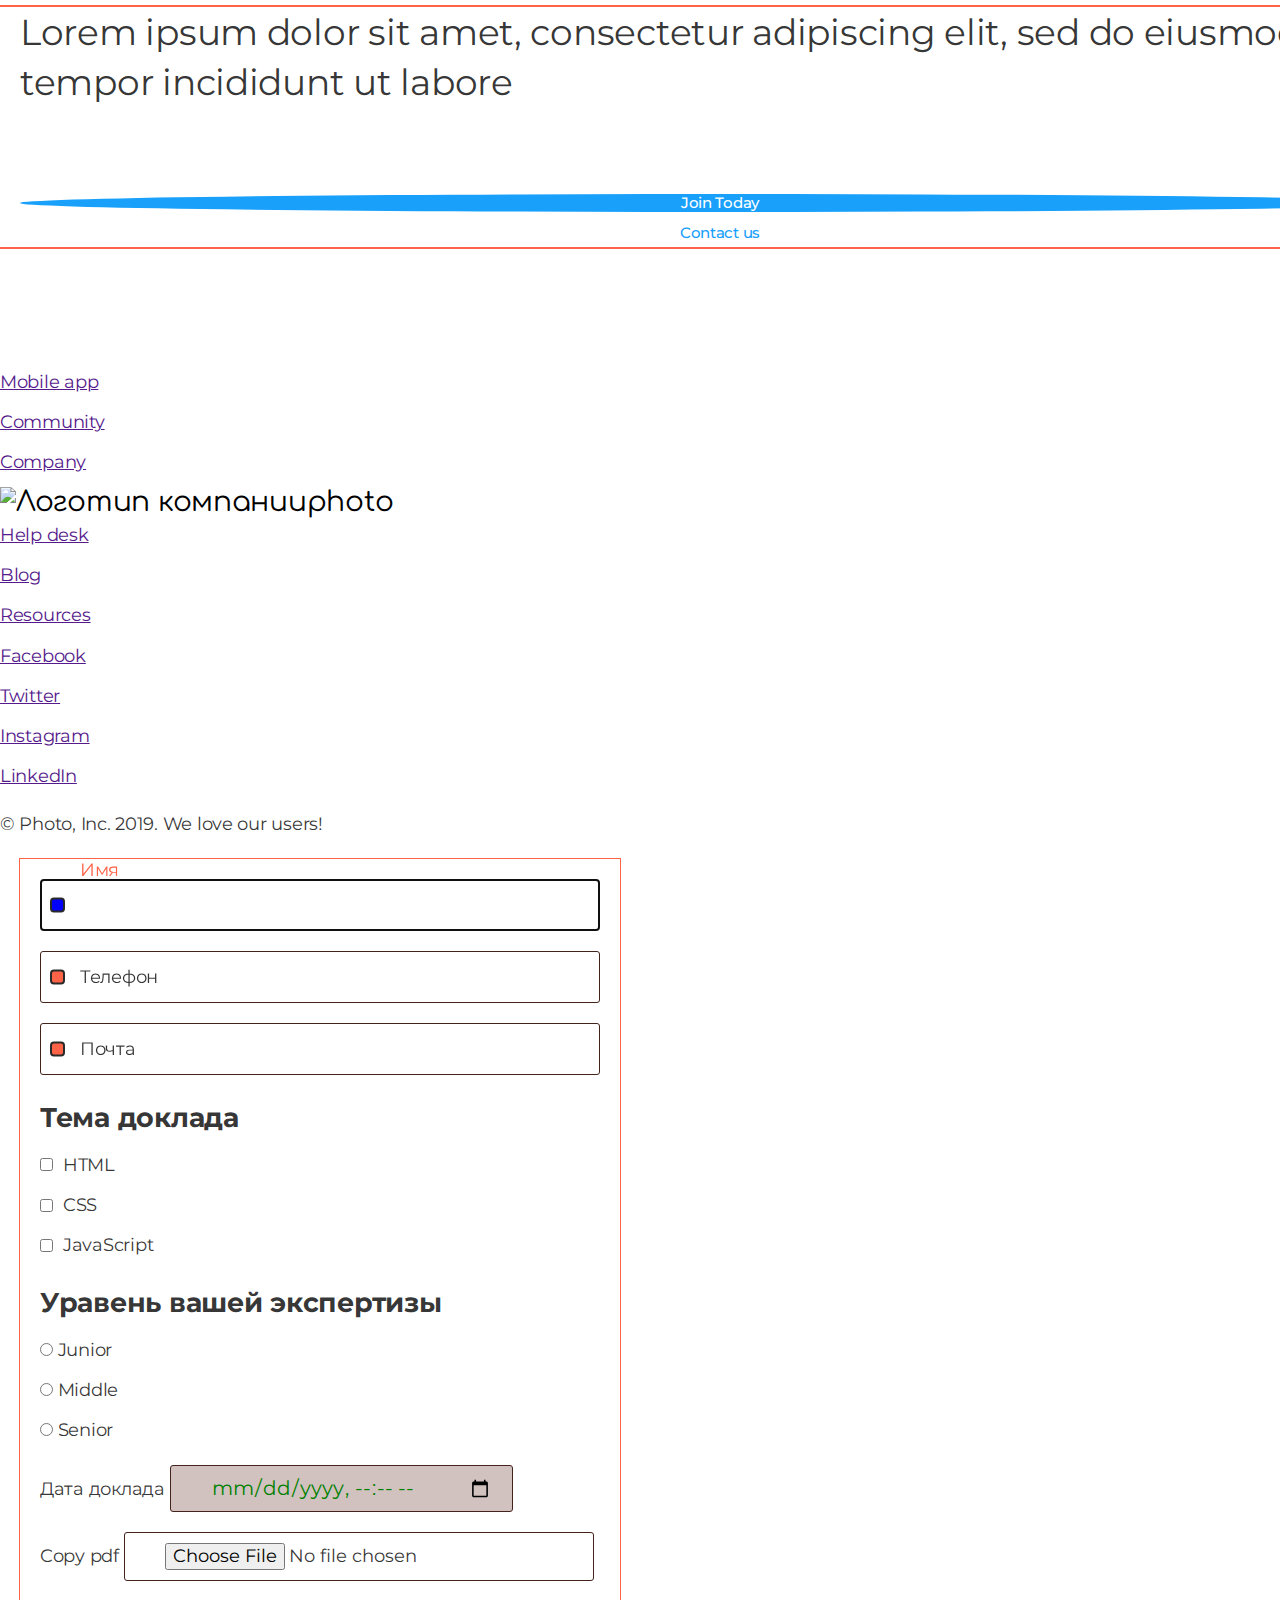
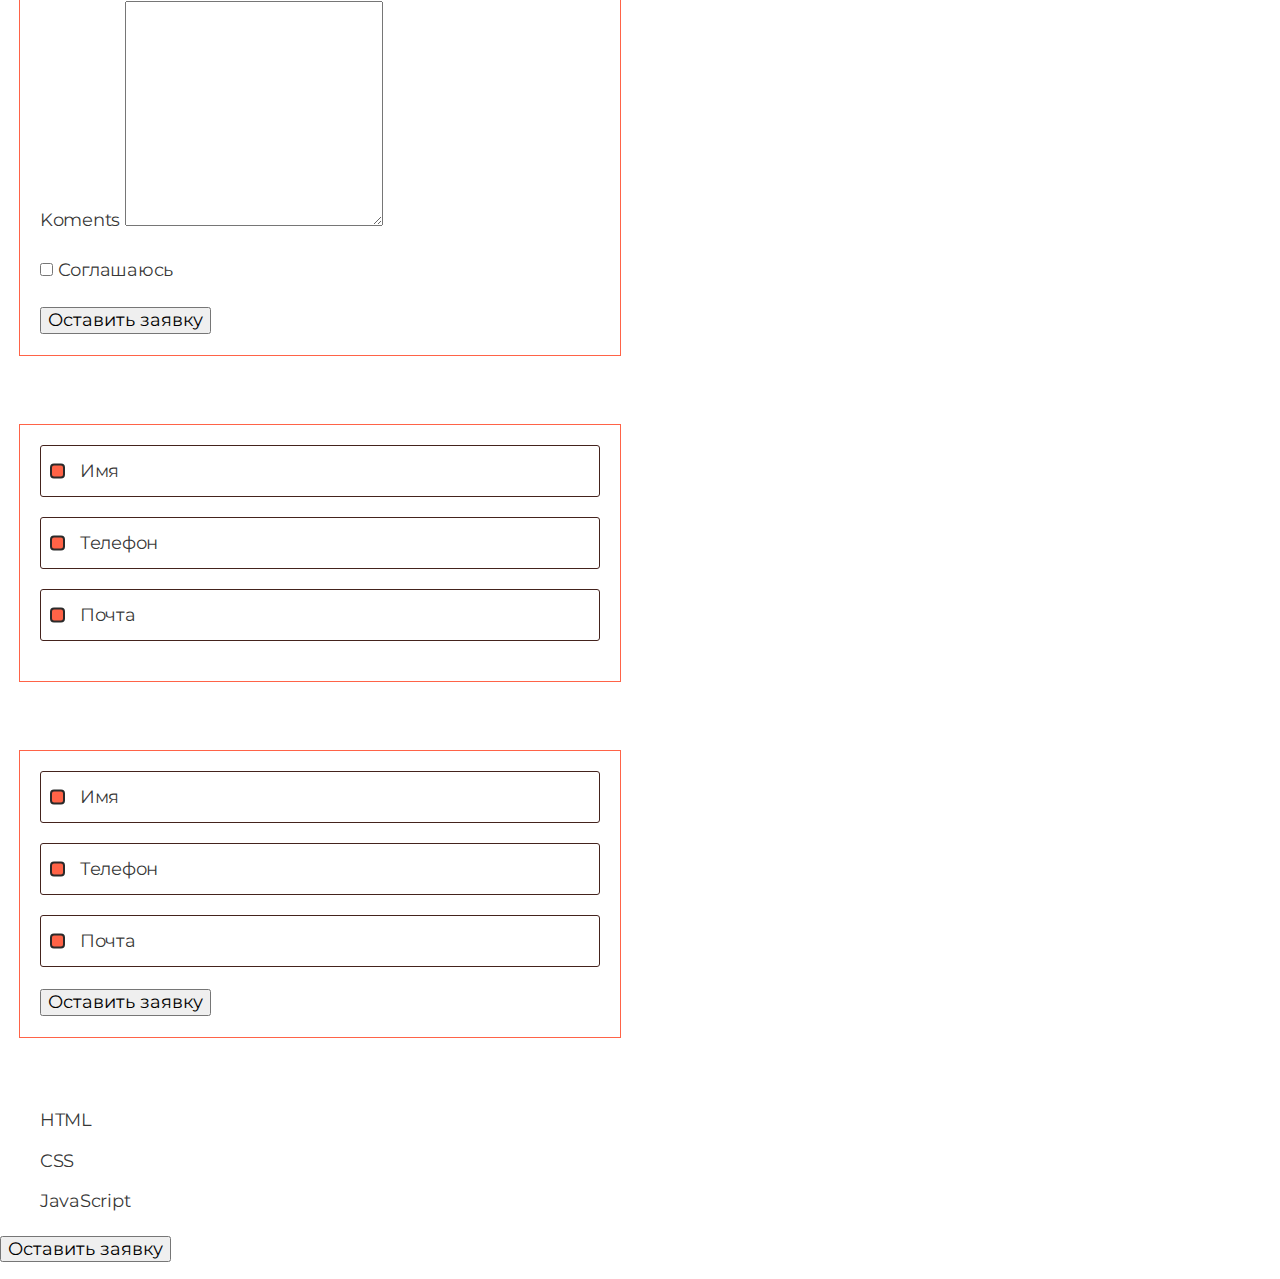
==== commit ed6107d1: "update" ====
--- a/index.html
+++ b/index.html
@@ -12,7 +12,7 @@
     <title>Photo</title>
 </head>
 <body>
-    <!-- <div class="test-container">
+    <div class="test-container">
         <div class="flex-container">
             <div class="flex-element">Lorem ipsum dolor sit amet consectetur adipisicing elit. Quasi, eveniet odio porro provident quod itaque eaque perferendis vitae tenetur repellat voluptate corrupti rerum obcaecati labore in commodi pariatur consequuntur quo.</div>
             <div class="flex-element">Ab rem, molestias cumque mollitia tempore similique earum optio atque corporis ut incidunt, adipisci cupiditate. Aperiam architecto aut, excepturi voluptate dolores ut ducimus unde modi nihil consectetur facilis temporibus eum?</div>
@@ -21,7 +21,7 @@
             <div class="flex-element">Aliquam inventore sint nihil facilis commodi quod ab dolores, recusandae dolorem porro ducimus minus dolore ut modi veniam corporis. Esse magni rem ipsum maxime eius eaque! Excepturi nam culpa exercitationem!</div>
             <div class="flex-element">Culpa, debitis? Ea quo soluta enim quod corrupti tenetur ipsa eligendi. Adipisci aperiam magnam sequi qui id porro, earum ullam officiis veritatis odit eos rem doloremque inventore tenetur, mollitia incidunt.</div>
         </div>
-    </div> -->
+    </div>
     <!-- header -->
     <header class="page-header">
             <nav class="container main-nav">
@@ -438,5 +438,5 @@
             </li>
         </ul>
         <button type="submit">Оставить заявку</button>
-   </form>
+   </form> 
 </body>